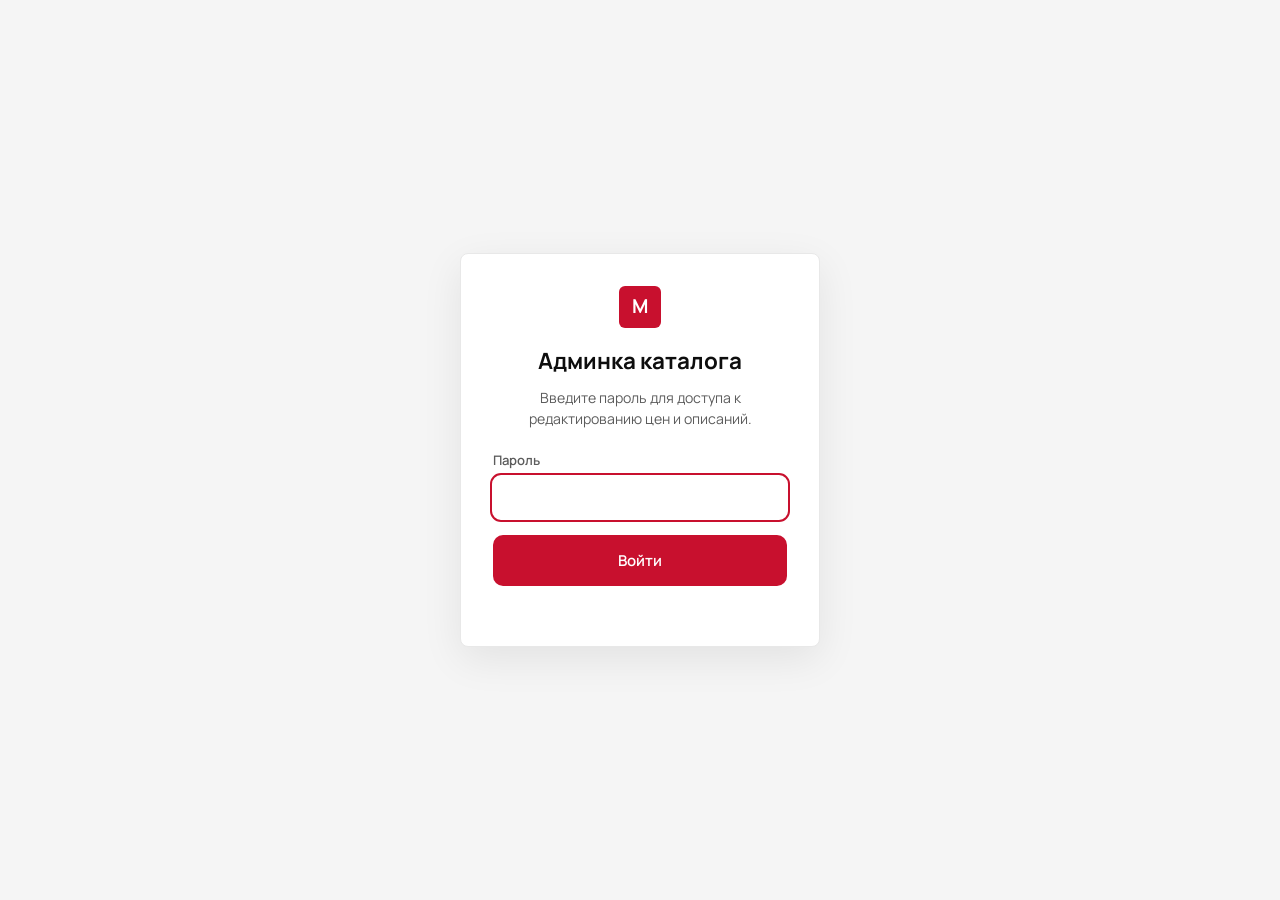
==== admin.html @ b898455c "Каталог Milana Group: 78 товаров, цены/описания, админка и форма обратной связи - Новый каталог из P" ====
<!DOCTYPE html>
<html lang="ru">
<head>
  <meta charset="UTF-8" />
  <meta name="viewport" content="width=device-width, initial-scale=1" />
  <meta name="robots" content="noindex, nofollow" />
  <title>Milana Group — админка каталога</title>
  <link rel="preconnect" href="https://fonts.googleapis.com" />
  <link rel="preconnect" href="https://fonts.gstatic.com" crossorigin />
  <link href="https://fonts.googleapis.com/css2?family=Manrope:ital,wght@0,400;0,500;0,600;0,700;1,600&display=swap" rel="stylesheet" />
  <link rel="stylesheet" href="css/styles.css" />
  <link rel="stylesheet" href="css/admin.css" />
</head>
<body class="admin">
  <!-- Ввод пароля -->
  <div class="admin-gate" id="admin-gate">
    <form class="admin-gate-box" id="admin-gate-form">
      <span class="logo-mark">M</span>
      <h1>Админка каталога</h1>
      <p class="form-hint">Введите пароль для доступа к редактированию цен и описаний.</p>
      <label>
        Пароль
        <input type="password" id="admin-pass" autocomplete="current-password" autofocus />
      </label>
      <button type="submit" class="btn-primary btn-block btn-touch">Войти</button>
      <p class="form-status" id="admin-gate-status" role="status"></p>
    </form>
  </div>

  <!-- Панель -->
  <div class="admin-app" id="admin-app" hidden>
    <header class="admin-header">
      <div class="logo">
        <span class="logo-mark">M</span>
        <div>
          <strong>Milana Group</strong>
          <span class="logo-sub">Админка</span>
        </div>
      </div>
      <div class="admin-header-actions">
        <a class="btn-ghost" href="index.html" target="_blank" rel="noopener">Открыть сайт ↗</a>
        <button type="button" class="btn-ghost" id="admin-logout">Выйти</button>
      </div>
    </header>

    <div class="admin-toolbar">
      <div>
        <h2>Товары каталога</h2>
        <p class="toolbar-hint" id="admin-meta"></p>
      </div>
      <input type="search" id="admin-search" class="admin-search" placeholder="Поиск по названию…" />
    </div>

    <div class="admin-actions-bar">
      <span class="admin-draft-state" id="admin-draft-state"></span>
      <div class="admin-actions-bar-btns">
        <label class="btn-ghost admin-import">
          Загрузить overrides.json
          <input type="file" id="admin-import" accept="application/json,.json" hidden />
        </label>
        <button type="button" class="btn-ghost" id="admin-reset">Сбросить черновик</button>
        <button type="button" class="btn-primary" id="admin-download">Скачать overrides.json</button>
      </div>
    </div>

    <details class="admin-help">
      <summary>Как опубликовать изменения на сайте</summary>
      <ol>
        <li>Отредактируйте цены и описания — они автоматически сохраняются в этом браузере как черновик.</li>
        <li>Нажмите <b>«Скачать overrides.json»</b> — браузер сохранит файл.</li>
        <li>Положите скачанный файл в папку сайта <code>data/overrides.json</code> (заменив старый) на вашем хостинге.</li>
        <li>Обновите сайт — новые цены и описания увидят все посетители.</li>
      </ol>
      <p class="admin-note">Черновик хранится только в этом браузере. Пока вы не скачали файл и не заменили его на хостинге — на «живом» сайте изменения не появятся.</p>
    </details>

    <p class="load-error" id="admin-error" hidden></p>
    <div class="admin-grid" id="admin-grid"></div>
  </div>

  <script src="js/admin.js" type="module"></script>
</body>
</html>
---- css/styles.css ----
:root {
  --bg: #ffffff;
  --bg-elevated: #ffffff;
  --ink: #0d0d0d;
  --muted: #5c5c5c;
  --line: #e8e8e8;
  --accent: #c8102e;
  --accent-hover: #a00d25;
  --shadow: 0 12px 40px rgba(0, 0, 0, 0.08);
  --radius: 8px;
  --font-sans: "Manrope", system-ui, -apple-system, sans-serif;
  --font-serif: "Manrope", system-ui, sans-serif;
}

*,
*::before,
*::after {
  box-sizing: border-box;
}

html {
  scroll-behavior: smooth;
}

body {
  margin: 0;
  min-height: 100vh;
  font-family: var(--font-sans);
  font-size: 15px;
  color: var(--ink);
  background: var(--bg);
  line-height: 1.55;
}

.grain {
  display: none;
}

.sr-only {
  position: absolute;
  width: 1px;
  height: 1px;
  padding: 0;
  margin: -1px;
  overflow: hidden;
  clip: rect(0, 0, 0, 0);
  white-space: nowrap;
  border: 0;
}

.site-header {
  position: sticky;
  top: 0;
  z-index: 20;
  display: flex;
  align-items: center;
  justify-content: space-between;
  padding: 1rem 4vw;
  background: rgba(255, 255, 255, 0.92);
  backdrop-filter: blur(10px);
  border-bottom: 1px solid var(--line);
}

.logo {
  display: flex;
  align-items: center;
  gap: 0.75rem;
}

.logo-mark {
  width: 42px;
  height: 42px;
  display: grid;
  place-items: center;
  font-family: var(--font-sans);
  font-size: 1.2rem;
  font-weight: 700;
  color: #fff;
  background: var(--accent);
  border-radius: 6px;
}

.logo strong {
  display: block;
  font-size: 1rem;
  letter-spacing: 0.02em;
}

.logo-sub {
  font-size: 0.75rem;
  color: var(--muted);
  text-transform: uppercase;
  letter-spacing: 0.12em;
}

.nav-actions {
  display: flex;
  align-items: center;
  gap: 0.5rem;
}

.btn-ghost {
  font: inherit;
  border: none;
  background: transparent;
  color: var(--muted);
  padding: 0.5rem 0.85rem;
  border-radius: 8px;
  cursor: pointer;
  transition: color 0.2s, background 0.2s;
}

.btn-ghost:hover {
  color: var(--ink);
  background: rgba(0, 0, 0, 0.04);
}

.btn-cart {
  position: relative;
  width: 44px;
  height: 44px;
  border: 1px solid var(--line);
  border-radius: 12px;
  background: var(--bg-elevated);
  cursor: pointer;
  display: grid;
  place-items: center;
  color: var(--ink);
  transition: box-shadow 0.2s, transform 0.15s;
}

.btn-cart:hover {
  box-shadow: var(--shadow);
  transform: translateY(-1px);
}

.cart-badge {
  position: absolute;
  top: -4px;
  right: -4px;
  min-width: 18px;
  height: 18px;
  padding: 0 5px;
  font-size: 11px;
  font-weight: 700;
  line-height: 18px;
  text-align: center;
  color: #fff;
  background: var(--accent);
  border-radius: 999px;
}

.hero {
  position: relative;
  z-index: 1;
  padding: 3rem 4vw 2rem;
  max-width: 720px;
}

.hero-eyebrow {
  margin: 0 0 0.5rem;
  font-size: 0.72rem;
  text-transform: uppercase;
  letter-spacing: 0.2em;
  color: var(--accent);
  font-weight: 600;
}

.hero h1 {
  margin: 0 0 1rem;
  font-family: var(--font-sans);
  font-size: clamp(1.65rem, 3.5vw, 2.35rem);
  font-weight: 700;
  line-height: 1.2;
  letter-spacing: -0.03em;
}

main {
  position: relative;
  z-index: 1;
  padding: 1rem 4vw 4rem;
}

.toolbar {
  display: flex;
  flex-wrap: wrap;
  align-items: baseline;
  justify-content: space-between;
  gap: 0.5rem;
  margin-bottom: 1.5rem;
}

.toolbar h2 {
  margin: 0;
  font-family: var(--font-sans);
  font-size: 1.35rem;
  font-weight: 700;
  letter-spacing: -0.02em;
}

.toolbar-hint {
  margin: 0;
  font-size: 0.85rem;
  color: var(--muted);
}

.catalog-grid {
  display: grid;
  grid-template-columns: repeat(auto-fill, minmax(260px, 1fr));
  gap: 1.25rem;
}

.card {
  border: 1px solid var(--line);
  padding: 0;
  margin: 0;
  text-align: left;
  background: var(--bg-elevated);
  border-radius: var(--radius);
  overflow: hidden;
  cursor: pointer;
  box-shadow: none;
  transition: transform 0.2s ease, border-color 0.2s ease, box-shadow 0.2s ease;
  font: inherit;
  color: inherit;
}

.card:hover {
  transform: translateY(-2px);
  border-color: rgba(200, 16, 46, 0.35);
  box-shadow: var(--shadow);
}

.card:focus-visible {
  outline: 2px solid var(--accent);
  outline-offset: 3px;
}

.card-image-wrap {
  min-height: 140px;
  max-height: 220px;
  overflow: hidden;
  background: #fafafa;
  display: flex;
  align-items: center;
  justify-content: center;
}

.card-image-wrap img {
  width: 100%;
  height: auto;
  max-height: 220px;
  object-fit: contain;
  object-position: center;
  transition: opacity 0.25s ease;
}

.card-body--title-only {
  padding: 0.85rem 1rem 1rem;
}

.card-body--title-only .card-title {
  margin: 0;
  font-size: 0.98rem;
  line-height: 1.3;
  display: -webkit-box;
  -webkit-line-clamp: 3;
  -webkit-box-orient: vertical;
  overflow: hidden;
}

.card-price {
  margin: 0.5rem 0 0;
  font-size: 1.02rem;
  font-weight: 700;
  color: var(--ink);
  letter-spacing: -0.01em;
}

.card-price--muted {
  font-size: 0.85rem;
  font-weight: 600;
  color: var(--muted);
}

.modal-price {
  margin: 0 0 1rem;
  font-size: 1.5rem;
  font-weight: 700;
  color: var(--ink);
  letter-spacing: -0.02em;
}

.modal-price--muted {
  font-size: 1.05rem;
  color: var(--muted);
}

.card:hover .card-image-wrap img {
  opacity: 0.92;
}

.card-body {
  padding: 1rem 1.1rem 1.15rem;
}

.card-category {
  margin: 0 0 0.25rem;
  font-size: 0.68rem;
  text-transform: uppercase;
  letter-spacing: 0.14em;
  color: var(--muted);
}

.card-title {
  margin: 0 0 0.35rem;
  font-family: var(--font-sans);
  font-size: 1.05rem;
  font-weight: 700;
  line-height: 1.25;
}

.card-short {
  margin: 0 0 0.65rem;
  font-size: 0.82rem;
  color: var(--muted);
  display: -webkit-box;
  -webkit-line-clamp: 2;
  -webkit-box-orient: vertical;
  overflow: hidden;
}

.card-footer {
  display: flex;
  align-items: center;
  justify-content: flex-end;
  gap: 0.5rem;
}

.card-cta {
  font-size: 0.75rem;
  font-weight: 700;
  color: var(--accent);
  letter-spacing: 0.04em;
}

.load-error {
  color: var(--accent);
  margin-top: 1rem;
}

/* Обратная связь */
.contact {
  margin-top: 3.5rem;
  padding: 2rem;
  border: 1px solid var(--line);
  border-radius: var(--radius);
  background: #fafafa;
  display: grid;
  gap: 1.5rem;
}

@media (min-width: 820px) {
  .contact {
    grid-template-columns: 1fr 1fr;
    align-items: center;
    gap: 2.5rem;
    padding: 2.5rem;
  }
}

.contact-text h2 {
  margin: 0 0 0.75rem;
  font-size: clamp(1.35rem, 2.6vw, 1.85rem);
  font-weight: 700;
  letter-spacing: -0.02em;
  line-height: 1.2;
}

.contact-lead {
  margin: 0;
  color: var(--muted);
  font-size: 0.95rem;
}

.contact-form {
  background: var(--bg-elevated);
  padding: 1.5rem;
  border: 1px solid var(--line);
  border-radius: var(--radius);
}

.contact-form label:last-of-type {
  margin-bottom: 1.25rem;
}

.site-footer {
  position: relative;
  z-index: 1;
  padding: 2rem 4vw;
  border-top: 1px solid var(--line);
  display: flex;
  flex-wrap: wrap;
  gap: 1rem;
  justify-content: space-between;
  font-size: 0.8rem;
  color: var(--muted);
}

/* Modals */
dialog.modal,
dialog.drawer {
  border: none;
  padding: 0;
  background: transparent;
  max-width: 100vw;
  max-height: 100vh;
}

dialog::backdrop {
  background: rgba(20, 18, 16, 0.45);
  backdrop-filter: blur(4px);
}

.modal-inner {
  background: var(--bg-elevated);
  border-radius: var(--radius);
  padding: 1.5rem;
  max-width: min(1040px, 96vw);
  max-height: 90vh;
  overflow: auto;
  box-shadow: var(--shadow);
  position: relative;
  border: 1px solid var(--line);
}

.modal-narrow .modal-inner {
  max-width: min(420px, 94vw);
}

.modal-close {
  position: absolute;
  top: 0.75rem;
  right: 0.75rem;
  width: 36px;
  height: 36px;
  border: none;
  border-radius: 8px;
  background: rgba(0, 0, 0, 0.05);
  font-size: 1.4rem;
  line-height: 1;
  cursor: pointer;
  color: var(--ink);
  transition: background 0.2s;
}

.modal-close:hover {
  background: rgba(0, 0, 0, 0.1);
}

.modal-product-layout {
  display: grid;
  gap: 1.5rem;
}

@media (min-width: 900px) {
  .modal-product-layout {
    grid-template-columns: 1fr 1fr;
    align-items: start;
  }
}

.modal-product-visual {
  border-radius: var(--radius);
  overflow: hidden;
  background: #fafafa;
  border: 1px solid var(--line);
}

.modal-product-visual img {
  width: 100%;
  display: block;
  max-height: min(52vh, 420px);
  height: auto;
  object-fit: contain;
  object-position: center;
}

.modal-category {
  margin: 0 0 0.25rem;
  font-size: 0.72rem;
  text-transform: uppercase;
  letter-spacing: 0.14em;
  color: var(--accent);
  font-weight: 700;
}

.modal-product-info h2 {
  margin: 0 0 0.65rem;
  padding-bottom: 0.4rem;
  border-bottom: 2px solid var(--accent);
  font-family: var(--font-sans);
  font-size: 1.45rem;
  font-weight: 700;
  font-style: italic;
  line-height: 1.2;
}

.modal-short {
  margin: 0 0 0.75rem;
  font-weight: 500;
  color: var(--ink);
}

.modal-desc {
  margin: 0 0 1rem;
  color: var(--muted);
  font-size: 0.92rem;
}

.specs {
  margin: 0 0 1.25rem;
  display: grid;
  gap: 0.5rem;
}

.specs div {
  display: grid;
  grid-template-columns: 1fr 1.2fr;
  gap: 0.5rem;
  font-size: 0.85rem;
  padding-bottom: 0.5rem;
  border-bottom: 1px solid var(--line);
}

.specs dt {
  margin: 0;
  color: var(--accent);
  font-weight: 700;
}

.specs dd {
  margin: 0;
}

.modal-actions {
  display: flex;
  flex-wrap: wrap;
  gap: 0.5rem;
}

.btn-primary {
  font: inherit;
  font-weight: 600;
  border: none;
  border-radius: 10px;
  padding: 0.75rem 1.35rem;
  background: var(--accent);
  color: #fff;
  cursor: pointer;
  transition: background 0.2s, transform 0.15s;
}

.btn-primary:hover:not(:disabled) {
  background: var(--accent-hover);
}

.btn-primary:active:not(:disabled) {
  transform: scale(0.98);
}

.btn-primary:disabled {
  opacity: 0.45;
  cursor: not-allowed;
}

.btn-block {
  width: 100%;
}

/* Drawer cart */
.drawer .drawer-panel {
  margin-left: auto;
  width: min(400px, 100vw);
  min-height: 100vh;
  max-height: 100vh;
  background: var(--bg-elevated);
  box-shadow: -12px 0 40px rgba(0, 0, 0, 0.12);
  display: flex;
  flex-direction: column;
  animation: slideIn 0.28s ease;
}

@keyframes slideIn {
  from {
    transform: translateX(100%);
  }
  to {
    transform: translateX(0);
  }
}

.drawer-head {
  display: flex;
  align-items: center;
  justify-content: space-between;
  padding: 1rem 1rem 0.5rem 1.25rem;
  border-bottom: 1px solid var(--line);
}

.drawer-head h2 {
  margin: 0;
  font-family: var(--font-serif);
  font-size: 1.5rem;
}

.drawer-body {
  flex: 1;
  overflow: auto;
  padding: 1rem 1.25rem;
}

.drawer-foot {
  padding: 1rem 1.25rem 1.5rem;
  border-top: 1px solid var(--line);
}

.cart-list {
  list-style: none;
  margin: 0;
  padding: 0;
  display: flex;
  flex-direction: column;
  gap: 0.75rem;
}

.cart-item {
  display: grid;
  grid-template-columns: 56px 1fr auto;
  gap: 0.65rem;
  align-items: center;
  padding: 0.5rem 0;
  border-bottom: 1px solid var(--line);
}

.cart-item img {
  width: 56px;
  height: 56px;
  object-fit: cover;
  border-radius: 8px;
}

.cart-item-title {
  font-weight: 600;
  font-size: 0.88rem;
}

.cart-item-meta {
  font-size: 0.78rem;
  color: var(--muted);
}

.cart-item-remove {
  border: none;
  background: transparent;
  color: var(--muted);
  cursor: pointer;
  font-size: 0.75rem;
  text-decoration: underline;
}

.cart-item-remove:hover {
  color: var(--accent);
}

.cart-empty {
  margin: 2rem 0;
  text-align: center;
  color: var(--muted);
  font-size: 0.9rem;
}

.cart-summary {
  margin: 0 0 0.85rem;
  font-size: 0.88rem;
  color: var(--muted);
  min-height: 1.25em;
}

/* Order form */
.modal-narrow h2 {
  margin: 0 0 0.5rem;
  font-family: var(--font-serif);
  font-size: 1.65rem;
}

.form-hint {
  margin: 0 0 1.25rem;
  font-size: 0.88rem;
  color: var(--muted);
}

.order-form label {
  display: block;
  margin-bottom: 1rem;
  font-size: 0.82rem;
  font-weight: 600;
  color: var(--muted);
}

.order-form input,
.order-form textarea {
  display: block;
  width: 100%;
  margin-top: 0.35rem;
  padding: 0.65rem 0.75rem;
  font: inherit;
  font-weight: 500;
  color: var(--ink);
  border: 1px solid var(--line);
  border-radius: 8px;
  background: #fff;
}

.order-form input:focus,
.order-form textarea:focus {
  outline: 2px solid var(--accent);
  outline-offset: 1px;
  border-color: transparent;
}

.optional {
  font-weight: 400;
  color: var(--muted);
}

.form-status {
  margin: 0.75rem 0 0;
  font-size: 0.85rem;
  min-height: 1.2em;
}

.form-status.ok {
  color: #2d6a4f;
}

.form-status.err {
  color: #a33;
}

.btn-touch {
  min-height: 48px;
  padding-top: 0.85rem;
  padding-bottom: 0.85rem;
}

.btn-touch-min {
  min-height: 44px;
  min-width: 44px;
  padding: 0.5rem 0.65rem;
  display: inline-flex;
  align-items: center;
  justify-content: center;
}

.order-success-panel {
  text-align: center;
  padding: 0.25rem 0 0.5rem;
}

.order-success-panel[hidden] {
  display: none !important;
}

.order-success-icon {
  width: 56px;
  height: 56px;
  margin: 0 auto 1rem;
  border-radius: 50%;
  background: rgba(200, 16, 46, 0.1);
  color: var(--accent);
  font-size: 1.75rem;
  font-weight: 700;
  display: grid;
  place-items: center;
  line-height: 1;
}

.order-success-title {
  margin: 0 0 0.65rem;
  font-family: var(--font-serif);
  font-size: 1.35rem;
  font-weight: 700;
}

.order-success-text {
  margin: 0 0 1.35rem;
  font-size: 0.92rem;
  color: var(--muted);
  line-height: 1.55;
}

@media (max-width: 640px) {
  .site-header {
    padding-top: max(0.75rem, env(safe-area-inset-top));
    padding-left: max(1rem, env(safe-area-inset-left));
    padding-right: max(1rem, env(safe-area-inset-right));
    padding-bottom: 0.75rem;
  }

  .hero {
    padding-top: max(1.75rem, env(safe-area-inset-top));
    padding-left: max(1rem, env(safe-area-inset-left));
    padding-right: max(1rem, env(safe-area-inset-right));
  }

  main {
    padding-left: max(1rem, env(safe-area-inset-left));
    padding-right: max(1rem, env(safe-area-inset-right));
    padding-bottom: max(2.5rem, env(safe-area-inset-bottom));
  }

  .site-footer {
    padding-left: max(1rem, env(safe-area-inset-left));
    padding-right: max(1rem, env(safe-area-inset-right));
    padding-bottom: max(1.5rem, env(safe-area-inset-bottom));
  }

  .catalog-grid {
    grid-template-columns: 1fr;
    gap: 1rem;
  }

  .modal-inner {
    max-height: min(92dvh, calc(100vh - env(safe-area-inset-top) - env(safe-area-inset-bottom) - 1.5rem));
    margin: auto;
  }

  .modal-narrow .modal-inner {
    max-width: min(420px, calc(100vw - 1.25rem - env(safe-area-inset-left) - env(safe-area-inset-right)));
  }

  .modal-close {
    width: 44px;
    height: 44px;
  }

  .drawer .drawer-panel {
    min-height: 100dvh;
    max-height: 100dvh;
    padding-bottom: env(safe-area-inset-bottom);
  }

  .drawer-foot {
    padding-bottom: max(1.25rem, calc(1rem + env(safe-area-inset-bottom)));
  }

  .order-form input,
  .order-form textarea {
    font-size: 16px;
  }

  .specs div {
    grid-template-columns: 1fr;
    gap: 0.2rem;
  }

  .btn-ghost {
    min-height: 44px;
    padding: 0.5rem 1rem;
  }

  .card:active {
    transform: scale(0.99);
  }
}
---- css/admin.css ----
/* Стили админ-панели Milana Group */

.admin {
  background: #f5f5f5;
}

/* Экран ввода пароля */
.admin-gate {
  min-height: 100vh;
  display: grid;
  place-items: center;
  padding: 1.5rem;
}

.admin-gate[hidden] {
  display: none;
}

.admin-gate-box {
  width: min(360px, 100%);
  background: #fff;
  border: 1px solid var(--line);
  border-radius: var(--radius);
  box-shadow: var(--shadow);
  padding: 2rem;
  text-align: center;
}

.admin-gate-box .logo-mark {
  margin: 0 auto 1rem;
}

.admin-gate-box h1 {
  margin: 0 0 0.5rem;
  font-size: 1.4rem;
  font-weight: 700;
}

.admin-gate-box label {
  display: block;
  text-align: left;
  margin: 1rem 0;
  font-size: 0.82rem;
  font-weight: 600;
  color: var(--muted);
}

.admin-gate-box input {
  display: block;
  width: 100%;
  margin-top: 0.35rem;
  padding: 0.65rem 0.75rem;
  font: inherit;
  border: 1px solid var(--line);
  border-radius: 8px;
}

.admin-gate-box input:focus {
  outline: 2px solid var(--accent);
  outline-offset: 1px;
  border-color: transparent;
}

/* Панель */
.admin-app[hidden] {
  display: none;
}

.admin-header {
  position: sticky;
  top: 0;
  z-index: 10;
  display: flex;
  align-items: center;
  justify-content: space-between;
  padding: 0.85rem 4vw;
  background: rgba(255, 255, 255, 0.95);
  backdrop-filter: blur(10px);
  border-bottom: 1px solid var(--line);
}

.admin-header-actions {
  display: flex;
  gap: 0.5rem;
  align-items: center;
}

.admin-toolbar {
  display: flex;
  flex-wrap: wrap;
  align-items: flex-end;
  justify-content: space-between;
  gap: 1rem;
  padding: 1.5rem 4vw 0.5rem;
}

.admin-toolbar h2 {
  margin: 0;
  font-size: 1.35rem;
  font-weight: 700;
}

.admin-search {
  font: inherit;
  padding: 0.6rem 0.85rem;
  border: 1px solid var(--line);
  border-radius: 8px;
  background: #fff;
  min-width: min(280px, 60vw);
}

.admin-search:focus {
  outline: 2px solid var(--accent);
  outline-offset: 1px;
  border-color: transparent;
}

.admin-actions-bar {
  display: flex;
  flex-wrap: wrap;
  align-items: center;
  justify-content: space-between;
  gap: 0.75rem;
  padding: 0.75rem 4vw;
  position: sticky;
  top: 63px;
  z-index: 9;
  background: #f5f5f5;
  border-bottom: 1px solid var(--line);
}

.admin-actions-bar-btns {
  display: flex;
  flex-wrap: wrap;
  gap: 0.5rem;
  align-items: center;
}

.admin-actions-bar .btn-ghost {
  border: 1px solid var(--line);
  background: #fff;
}

.admin-import {
  cursor: pointer;
}

.admin-draft-state {
  font-size: 0.85rem;
  color: var(--muted);
}

.admin-dirty {
  color: var(--accent);
  font-weight: 700;
}

.admin-clean {
  color: #2d6a4f;
  font-weight: 600;
}

.admin-help {
  margin: 1rem 4vw 0;
  padding: 0.85rem 1.1rem;
  background: #fff;
  border: 1px solid var(--line);
  border-radius: var(--radius);
  font-size: 0.9rem;
}

.admin-help summary {
  cursor: pointer;
  font-weight: 600;
}

.admin-help ol {
  margin: 0.75rem 0 0.5rem;
  padding-left: 1.25rem;
}

.admin-help li {
  margin-bottom: 0.35rem;
}

.admin-help code {
  background: #f0f0f0;
  padding: 0.1rem 0.35rem;
  border-radius: 4px;
  font-size: 0.85em;
}

.admin-note {
  margin: 0.5rem 0 0;
  color: var(--muted);
  font-size: 0.85rem;
}

/* Сетка карточек */
.admin-grid {
  display: grid;
  grid-template-columns: repeat(auto-fill, minmax(340px, 1fr));
  gap: 1rem;
  padding: 1.25rem 4vw 4rem;
}

.admin-card {
  display: grid;
  grid-template-columns: 96px 1fr;
  gap: 0.85rem;
  background: #fff;
  border: 1px solid var(--line);
  border-radius: var(--radius);
  padding: 0.85rem;
}

.admin-card[hidden] {
  display: none;
}

.admin-card-img {
  width: 96px;
  height: 96px;
  object-fit: contain;
  background: #fafafa;
  border-radius: 6px;
  border: 1px solid var(--line);
}

.admin-card-main {
  min-width: 0;
}

.admin-card-head {
  margin-bottom: 0.5rem;
}

.admin-card-head h3 {
  margin: 0;
  font-size: 0.98rem;
  font-weight: 700;
  line-height: 1.25;
}

.admin-card-cat {
  font-size: 0.72rem;
  color: var(--muted);
  text-transform: uppercase;
  letter-spacing: 0.06em;
}

.admin-field {
  margin-top: 0.5rem;
}

.admin-field label {
  display: block;
  font-size: 0.72rem;
  font-weight: 600;
  color: var(--muted);
  margin-bottom: 0.2rem;
}

.admin-field input,
.admin-field textarea {
  width: 100%;
  font: inherit;
  padding: 0.5rem 0.6rem;
  border: 1px solid var(--line);
  border-radius: 6px;
  background: #fff;
  resize: vertical;
}

.admin-field input:focus,
.admin-field textarea:focus {
  outline: 2px solid var(--accent);
  outline-offset: 1px;
  border-color: transparent;
}

.admin-field-price {
  display: grid;
  grid-template-columns: 1fr auto;
  grid-template-areas: "label label" "input preview";
  align-items: center;
  gap: 0.2rem 0.6rem;
}

.admin-field-price label {
  grid-area: label;
}

.admin-field-price input {
  grid-area: input;
}

.admin-price-preview {
  grid-area: preview;
  font-size: 0.85rem;
  font-weight: 700;
  color: var(--ink);
  white-space: nowrap;
}

@media (max-width: 640px) {
  .admin-header,
  .admin-toolbar,
  .admin-actions-bar,
  .admin-help,
  .admin-grid {
    padding-left: 1rem;
    padding-right: 1rem;
  }
  .admin-grid {
    grid-template-columns: 1fr;
  }
  .admin-actions-bar {
    top: 59px;
  }
}
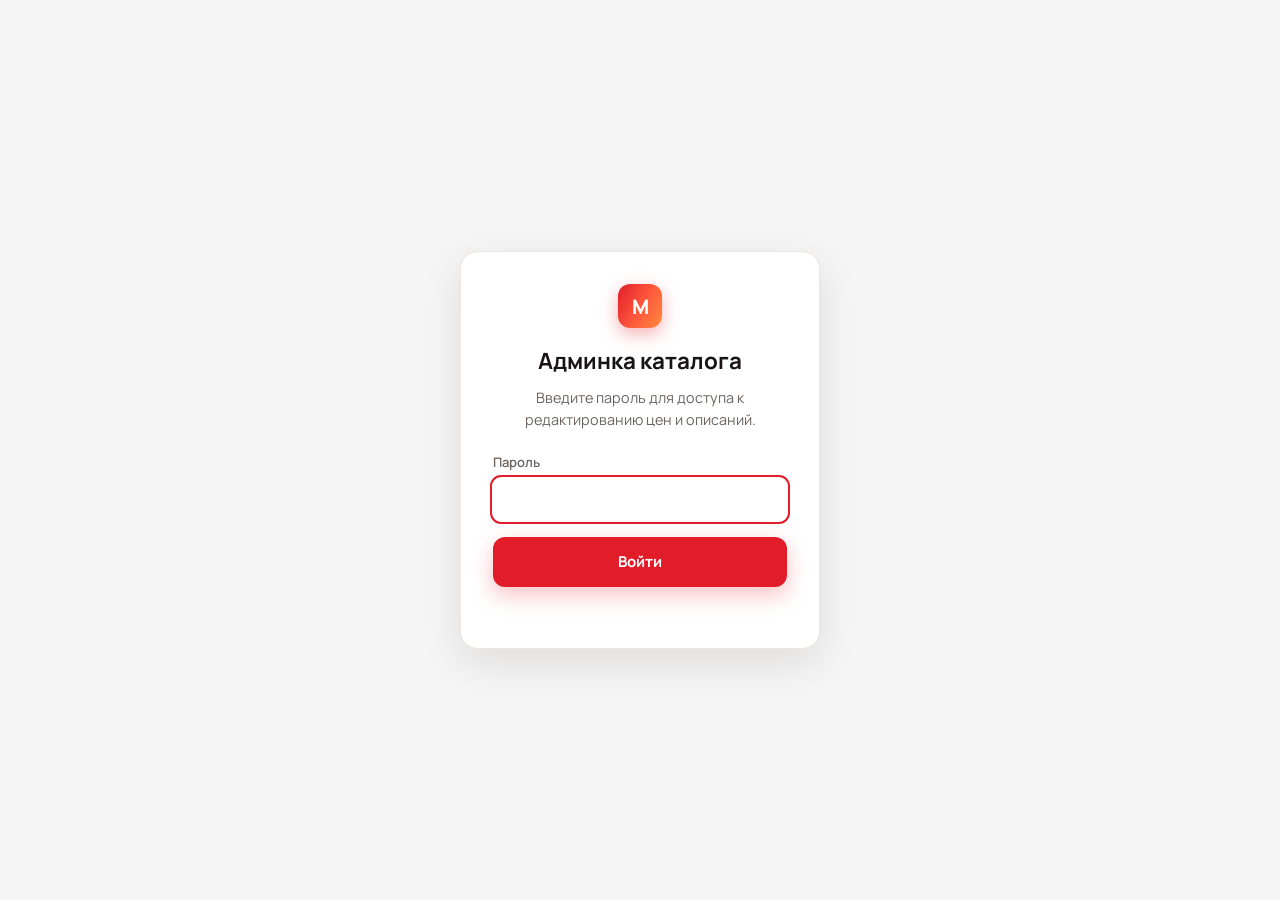
==== commit 7fe8b26f: "Новый логотип: леттеринг вместо красного квадрата Шапка сайта и админки — надпись Milana курсивом с " ====
--- a/admin.html
+++ b/admin.html
@@ -8,7 +8,7 @@
   <link rel="preconnect" href="https://fonts.googleapis.com" />
   <link rel="preconnect" href="https://fonts.gstatic.com" crossorigin />
   <link href="https://fonts.googleapis.com/css2?family=Manrope:ital,wght@0,400;0,500;0,600;0,700;1,600&display=swap" rel="stylesheet" />
-  <link rel="stylesheet" href="css/styles.css" />
+  <link rel="stylesheet" href="css/styles.css?v=2" />
   <link rel="stylesheet" href="css/admin.css" />
 </head>
 <body class="admin">
@@ -30,12 +30,9 @@
   <!-- Панель -->
   <div class="admin-app" id="admin-app" hidden>
     <header class="admin-header">
-      <div class="logo">
-        <span class="logo-mark">M</span>
-        <div>
-          <strong>Milana Group</strong>
-          <span class="logo-sub">Админка</span>
-        </div>
+      <div class="brand">
+        <span class="brand-word">Milana<span class="brand-dot">.</span></span>
+        <span class="brand-sub">Админка каталога</span>
       </div>
       <div class="admin-header-actions">
         <a class="btn-ghost" href="index.html" target="_blank" rel="noopener">Открыть сайт ↗</a>
--- a/css/styles.css
+++ b/css/styles.css
@@ -1,27 +1,25 @@
 :root {
   --bg: #ffffff;
-  --bg-elevated: #ffffff;
-  --ink: #0d0d0d;
-  --muted: #5c5c5c;
-  --line: #e8e8e8;
-  --accent: #c8102e;
-  --accent-hover: #a00d25;
-  --shadow: 0 12px 40px rgba(0, 0, 0, 0.08);
-  --radius: 8px;
+  --bg-warm: #fbf7f4;
+  --bg-tint: #fff4f0;
+  --ink: #191316;
+  --muted: #6c6560;
+  --line: #eee7e1;
+  --accent: #e11d2a;
+  --accent-hover: #c0121f;
+  --accent-2: #ff7a3d;
+  --grad: linear-gradient(120deg, #e11d2a 0%, #ff5a3c 55%, #ff8a3d 100%);
+  --grad-soft: linear-gradient(120deg, #fff1ec 0%, #ffe9ef 100%);
+  --shadow-sm: 0 2px 10px rgba(30, 15, 10, 0.06);
+  --shadow: 0 14px 40px rgba(40, 18, 12, 0.10);
+  --shadow-lg: 0 30px 70px rgba(40, 18, 12, 0.18);
+  --radius: 18px;
+  --radius-sm: 12px;
   --font-sans: "Manrope", system-ui, -apple-system, sans-serif;
-  --font-serif: "Manrope", system-ui, sans-serif;
-}
-
-*,
-*::before,
-*::after {
-  box-sizing: border-box;
-}
-
-html {
-  scroll-behavior: smooth;
-}
-
+}
+
+* , *::before, *::after { box-sizing: border-box; }
+html { scroll-behavior: smooth; }
 body {
   margin: 0;
   min-height: 100vh;
@@ -30,847 +28,389 @@
   color: var(--ink);
   background: var(--bg);
   line-height: 1.55;
-}
-
-.grain {
-  display: none;
-}
-
-.sr-only {
-  position: absolute;
-  width: 1px;
-  height: 1px;
-  padding: 0;
-  margin: -1px;
-  overflow: hidden;
-  clip: rect(0, 0, 0, 0);
-  white-space: nowrap;
-  border: 0;
-}
-
+  -webkit-font-smoothing: antialiased;
+}
+.grain { display: none; }
+img { max-width: 100%; }
+
+/* ---------- Header ---------- */
 .site-header {
   position: sticky;
   top: 0;
-  z-index: 20;
+  z-index: 30;
   display: flex;
   align-items: center;
   justify-content: space-between;
-  padding: 1rem 4vw;
-  background: rgba(255, 255, 255, 0.92);
-  backdrop-filter: blur(10px);
+  padding: 0.85rem 4vw;
+  background: rgba(255, 255, 255, 0.85);
+  backdrop-filter: saturate(180%) blur(14px);
   border-bottom: 1px solid var(--line);
 }
-
-.logo {
-  display: flex;
-  align-items: center;
-  gap: 0.75rem;
-}
-
+/* Логотип-леттеринг: без плашки, в стиле заголовков печатного каталога */
+.brand {
+  display: inline-flex;
+  flex-direction: column;
+  gap: 0;
+  text-decoration: none;
+  color: inherit;
+}
+.brand-word {
+  font-style: italic;
+  font-weight: 800;
+  font-size: 1.65rem;
+  line-height: 1;
+  letter-spacing: -0.025em;
+  padding-bottom: 5px;
+  border-bottom: 3px solid transparent;
+  border-image: var(--grad) 1;
+}
+.brand-dot { color: var(--accent); }
+.brand-sub {
+  margin-top: 5px;
+  font-size: 0.63rem;
+  font-weight: 600;
+  letter-spacing: 0.2em;
+  text-transform: uppercase;
+  color: var(--muted);
+}
+
+.logo { display: flex; align-items: center; gap: 0.7rem; }
 .logo-mark {
-  width: 42px;
-  height: 42px;
-  display: grid;
-  place-items: center;
-  font-family: var(--font-sans);
-  font-size: 1.2rem;
-  font-weight: 700;
-  color: #fff;
-  background: var(--accent);
-  border-radius: 6px;
-}
-
-.logo strong {
-  display: block;
-  font-size: 1rem;
-  letter-spacing: 0.02em;
-}
-
+  width: 44px; height: 44px;
+  display: grid; place-items: center;
+  font-size: 1.25rem; font-weight: 800; color: #fff;
+  background: var(--grad);
+  border-radius: 12px;
+  box-shadow: 0 6px 18px rgba(225, 29, 42, 0.35);
+}
+.logo strong { display: block; font-size: 1.02rem; letter-spacing: -0.01em; }
 .logo-sub {
-  font-size: 0.75rem;
-  color: var(--muted);
-  text-transform: uppercase;
-  letter-spacing: 0.12em;
-}
-
-.nav-actions {
-  display: flex;
-  align-items: center;
-  gap: 0.5rem;
-}
-
+  font-size: 0.72rem; color: var(--muted);
+  text-transform: uppercase; letter-spacing: 0.14em;
+}
+.nav-actions { display: flex; align-items: center; gap: 0.5rem; }
 .btn-ghost {
-  font: inherit;
-  border: none;
-  background: transparent;
-  color: var(--muted);
-  padding: 0.5rem 0.85rem;
-  border-radius: 8px;
-  cursor: pointer;
-  transition: color 0.2s, background 0.2s;
-}
-
-.btn-ghost:hover {
-  color: var(--ink);
-  background: rgba(0, 0, 0, 0.04);
-}
-
+  font: inherit; font-weight: 600; border: none; background: transparent;
+  color: var(--ink); padding: 0.55rem 0.95rem; border-radius: 10px;
+  cursor: pointer; transition: background 0.2s, color 0.2s;
+}
+.btn-ghost:hover { color: var(--accent); background: var(--bg-tint); }
 .btn-cart {
-  position: relative;
-  width: 44px;
-  height: 44px;
-  border: 1px solid var(--line);
-  border-radius: 12px;
-  background: var(--bg-elevated);
-  cursor: pointer;
-  display: grid;
-  place-items: center;
-  color: var(--ink);
-  transition: box-shadow 0.2s, transform 0.15s;
-}
-
-.btn-cart:hover {
-  box-shadow: var(--shadow);
-  transform: translateY(-1px);
-}
-
+  position: relative; width: 46px; height: 46px;
+  border: 1px solid var(--line); border-radius: 14px;
+  background: #fff; cursor: pointer; display: grid; place-items: center;
+  color: var(--ink); transition: box-shadow 0.2s, transform 0.15s, border-color 0.2s;
+}
+.btn-cart:hover { box-shadow: var(--shadow-sm); transform: translateY(-1px); border-color: var(--accent); color: var(--accent); }
 .cart-badge {
-  position: absolute;
-  top: -4px;
-  right: -4px;
-  min-width: 18px;
-  height: 18px;
-  padding: 0 5px;
-  font-size: 11px;
-  font-weight: 700;
-  line-height: 18px;
-  text-align: center;
-  color: #fff;
-  background: var(--accent);
-  border-radius: 999px;
-}
-
+  position: absolute; top: -5px; right: -5px;
+  min-width: 20px; height: 20px; padding: 0 5px;
+  font-size: 11px; font-weight: 800; line-height: 20px; text-align: center;
+  color: #fff; background: var(--grad); border-radius: 999px;
+  box-shadow: 0 3px 8px rgba(225, 29, 42, 0.4);
+}
+
+/* ---------- Hero ---------- */
 .hero {
   position: relative;
-  z-index: 1;
-  padding: 3rem 4vw 2rem;
-  max-width: 720px;
-}
-
+  margin: 1rem 4vw 0;
+  padding: clamp(2.5rem, 6vw, 5rem) clamp(1.5rem, 5vw, 4.5rem);
+  border-radius: 28px;
+  background: var(--grad);
+  color: #fff;
+  overflow: hidden;
+  isolation: isolate;
+}
+.hero::before {
+  content: ""; position: absolute; inset: 0; z-index: -1;
+  background:
+    radial-gradient(700px 320px at 92% -10%, rgba(255, 255, 255, 0.28), transparent 60%),
+    radial-gradient(500px 300px at 8% 120%, rgba(255, 210, 120, 0.35), transparent 60%);
+}
+.hero-inner { max-width: 660px; }
 .hero-eyebrow {
-  margin: 0 0 0.5rem;
-  font-size: 0.72rem;
-  text-transform: uppercase;
-  letter-spacing: 0.2em;
-  color: var(--accent);
-  font-weight: 600;
-}
-
+  margin: 0 0 0.9rem; font-size: 0.74rem; font-weight: 700;
+  text-transform: uppercase; letter-spacing: 0.16em;
+  color: rgba(255, 255, 255, 0.9);
+}
 .hero h1 {
   margin: 0 0 1rem;
-  font-family: var(--font-sans);
-  font-size: clamp(1.65rem, 3.5vw, 2.35rem);
-  font-weight: 700;
-  line-height: 1.2;
-  letter-spacing: -0.03em;
-}
-
-main {
-  position: relative;
-  z-index: 1;
-  padding: 1rem 4vw 4rem;
-}
-
-.toolbar {
-  display: flex;
-  flex-wrap: wrap;
-  align-items: baseline;
-  justify-content: space-between;
-  gap: 0.5rem;
-  margin-bottom: 1.5rem;
-}
-
-.toolbar h2 {
-  margin: 0;
-  font-family: var(--font-sans);
-  font-size: 1.35rem;
-  font-weight: 700;
-  letter-spacing: -0.02em;
-}
-
-.toolbar-hint {
-  margin: 0;
-  font-size: 0.85rem;
-  color: var(--muted);
-}
-
+  font-size: clamp(2rem, 5vw, 3.4rem);
+  font-weight: 800; line-height: 1.08; letter-spacing: -0.03em;
+}
+.hero-accent {
+  display: inline-block;
+  background: rgba(255, 255, 255, 0.22);
+  padding: 0 0.35em; border-radius: 10px;
+}
+.hero-sub {
+  margin: 0 0 1.75rem; max-width: 540px;
+  font-size: clamp(0.98rem, 1.5vw, 1.12rem);
+  color: rgba(255, 255, 255, 0.94);
+}
+.hero-cta { display: flex; flex-wrap: wrap; gap: 0.75rem; margin-bottom: 2rem; }
+.hero-badges {
+  list-style: none; margin: 0; padding: 0;
+  display: flex; flex-wrap: wrap; gap: 1.2rem;
+  font-size: 0.9rem; font-weight: 600;
+}
+.hero-badges li { display: flex; align-items: center; gap: 0.45rem; }
+.hero-badge-ic { font-size: 1.1rem; }
+
+/* ---------- Buttons ---------- */
+.btn-primary {
+  font: inherit; font-weight: 700; border: none; border-radius: 12px;
+  padding: 0.72rem 1.4rem; background: var(--accent); color: #fff;
+  cursor: pointer; transition: transform 0.15s, box-shadow 0.2s, background 0.2s;
+  box-shadow: 0 8px 22px rgba(225, 29, 42, 0.28);
+}
+.btn-primary:hover:not(:disabled) { background: var(--accent-hover); transform: translateY(-2px); box-shadow: 0 12px 28px rgba(225, 29, 42, 0.34); }
+.btn-primary:active:not(:disabled) { transform: translateY(0) scale(0.99); }
+.btn-primary:disabled { opacity: 0.5; cursor: not-allowed; box-shadow: none; }
+.btn-block { width: 100%; }
+.btn-lg { padding: 0.95rem 1.75rem; font-size: 1.02rem; border-radius: 14px; }
+.btn-outline {
+  font: inherit; font-weight: 700; border-radius: 14px;
+  padding: 0.95rem 1.75rem; font-size: 1.02rem;
+  background: rgba(255, 255, 255, 0.14); color: #fff;
+  border: 1.5px solid rgba(255, 255, 255, 0.6);
+  cursor: pointer; text-decoration: none; display: inline-flex; align-items: center;
+  transition: background 0.2s, transform 0.15s;
+}
+.btn-outline:hover { background: rgba(255, 255, 255, 0.26); transform: translateY(-2px); }
+
+/* ---------- Main / toolbar ---------- */
+main { padding: 2.5rem 4vw 4rem; }
+.toolbar { display: flex; align-items: baseline; justify-content: space-between; gap: 0.5rem; margin-bottom: 1.1rem; flex-wrap: wrap; }
+.toolbar h2 { margin: 0; font-size: clamp(1.4rem, 2.4vw, 1.9rem); font-weight: 800; letter-spacing: -0.02em; }
+.toolbar-hint { margin: 0.2rem 0 0; font-size: 0.9rem; color: var(--muted); }
+
+/* ---------- Filter chips ---------- */
+.filter-bar {
+  display: flex; flex-wrap: wrap; gap: 0.55rem; margin-bottom: 1.75rem;
+}
+.chip {
+  font: inherit; font-weight: 700; font-size: 0.88rem;
+  display: inline-flex; align-items: center; gap: 0.45rem;
+  padding: 0.55rem 1rem; border-radius: 999px; cursor: pointer;
+  background: #fff; color: var(--ink); border: 1.5px solid var(--line);
+  transition: all 0.18s;
+}
+.chip:hover { border-color: var(--accent); color: var(--accent); }
+.chip--active { background: var(--grad); color: #fff; border-color: transparent; box-shadow: 0 8px 20px rgba(225, 29, 42, 0.28); }
+.chip-count {
+  font-size: 0.72rem; font-weight: 800; line-height: 1;
+  padding: 0.2em 0.5em; border-radius: 999px;
+  background: var(--bg-tint); color: var(--accent);
+}
+.chip--active .chip-count { background: rgba(255, 255, 255, 0.28); color: #fff; }
+
+/* ---------- Catalog grid & cards ---------- */
 .catalog-grid {
   display: grid;
-  grid-template-columns: repeat(auto-fill, minmax(260px, 1fr));
-  gap: 1.25rem;
-}
-
+  grid-template-columns: repeat(auto-fill, minmax(250px, 1fr));
+  gap: 1.35rem;
+}
 .card {
+  border-radius: var(--radius);
+  background: #fff;
   border: 1px solid var(--line);
-  padding: 0;
-  margin: 0;
-  text-align: left;
-  background: var(--bg-elevated);
-  border-radius: var(--radius);
   overflow: hidden;
-  cursor: pointer;
-  box-shadow: none;
-  transition: transform 0.2s ease, border-color 0.2s ease, box-shadow 0.2s ease;
-  font: inherit;
-  color: inherit;
-}
-
-.card:hover {
-  transform: translateY(-2px);
-  border-color: rgba(200, 16, 46, 0.35);
-  box-shadow: var(--shadow);
-}
-
-.card:focus-visible {
-  outline: 2px solid var(--accent);
-  outline-offset: 3px;
-}
-
+  transition: transform 0.22s ease, box-shadow 0.22s ease, border-color 0.22s ease;
+}
+.card:hover { transform: translateY(-5px); box-shadow: var(--shadow); border-color: rgba(225, 29, 42, 0.25); }
+.card-hit {
+  display: block; width: 100%; text-align: left; padding: 0; margin: 0;
+  border: none; background: none; font: inherit; color: inherit; cursor: pointer;
+}
+.card-hit:focus-visible { outline: 3px solid var(--accent); outline-offset: 3px; border-radius: var(--radius); }
 .card-image-wrap {
-  min-height: 140px;
-  max-height: 220px;
+  position: relative;
+  aspect-ratio: 4 / 3;
+  background: linear-gradient(180deg, #fbfbfc, #f3f0ee);
+  display: flex; align-items: center; justify-content: center;
   overflow: hidden;
-  background: #fafafa;
-  display: flex;
-  align-items: center;
-  justify-content: center;
-}
-
+}
 .card-image-wrap img {
-  width: 100%;
-  height: auto;
-  max-height: 220px;
-  object-fit: contain;
-  object-position: center;
-  transition: opacity 0.25s ease;
-}
-
-.card-body--title-only {
-  padding: 0.85rem 1rem 1rem;
-}
-
-.card-body--title-only .card-title {
-  margin: 0;
-  font-size: 0.98rem;
-  line-height: 1.3;
-  display: -webkit-box;
-  -webkit-line-clamp: 3;
-  -webkit-box-orient: vertical;
-  overflow: hidden;
-}
-
-.card-price {
-  margin: 0.5rem 0 0;
-  font-size: 1.02rem;
-  font-weight: 700;
-  color: var(--ink);
-  letter-spacing: -0.01em;
-}
-
-.card-price--muted {
-  font-size: 0.85rem;
-  font-weight: 600;
-  color: var(--muted);
-}
-
-.modal-price {
-  margin: 0 0 1rem;
-  font-size: 1.5rem;
-  font-weight: 700;
-  color: var(--ink);
-  letter-spacing: -0.02em;
-}
-
-.modal-price--muted {
-  font-size: 1.05rem;
-  color: var(--muted);
-}
-
-.card:hover .card-image-wrap img {
-  opacity: 0.92;
-}
-
-.card-body {
-  padding: 1rem 1.1rem 1.15rem;
-}
-
-.card-category {
-  margin: 0 0 0.25rem;
-  font-size: 0.68rem;
-  text-transform: uppercase;
-  letter-spacing: 0.14em;
-  color: var(--muted);
-}
-
+  width: 100%; height: 100%; object-fit: contain; object-position: center;
+  padding: 0.5rem; transition: transform 0.4s ease;
+}
+.card:hover .card-image-wrap img { transform: scale(1.05); }
+.card-cat {
+  position: absolute; top: 0.7rem; left: 0.7rem;
+  font-size: 0.68rem; font-weight: 800; letter-spacing: 0.04em;
+  text-transform: uppercase; color: var(--accent);
+  background: rgba(255, 255, 255, 0.92); backdrop-filter: blur(4px);
+  padding: 0.28rem 0.6rem; border-radius: 999px;
+  box-shadow: var(--shadow-sm);
+}
+.card-body { padding: 0.95rem 1.05rem 1.1rem; }
 .card-title {
-  margin: 0 0 0.35rem;
-  font-family: var(--font-sans);
-  font-size: 1.05rem;
-  font-weight: 700;
-  line-height: 1.25;
-}
-
-.card-short {
-  margin: 0 0 0.65rem;
-  font-size: 0.82rem;
-  color: var(--muted);
-  display: -webkit-box;
-  -webkit-line-clamp: 2;
-  -webkit-box-orient: vertical;
-  overflow: hidden;
-}
-
-.card-footer {
-  display: flex;
-  align-items: center;
-  justify-content: flex-end;
-  gap: 0.5rem;
-}
-
-.card-cta {
-  font-size: 0.75rem;
-  font-weight: 700;
-  color: var(--accent);
-  letter-spacing: 0.04em;
-}
-
-.load-error {
-  color: var(--accent);
-  margin-top: 1rem;
-}
-
-/* Обратная связь */
+  margin: 0 0 0.7rem; font-size: 1.02rem; font-weight: 700; line-height: 1.25;
+  display: -webkit-box; -webkit-line-clamp: 2; -webkit-box-orient: vertical; overflow: hidden;
+  min-height: 2.55em;
+}
+.card-foot { display: flex; align-items: center; justify-content: space-between; gap: 0.5rem; }
+.card-price { font-size: 1.15rem; font-weight: 800; color: var(--ink); letter-spacing: -0.02em; }
+.card-price--muted { font-size: 0.9rem; font-weight: 700; color: var(--muted); }
+.card-more { font-size: 0.8rem; font-weight: 700; color: var(--accent); white-space: nowrap; opacity: 0; transform: translateX(-4px); transition: all 0.2s; }
+.card:hover .card-more { opacity: 1; transform: translateX(0); }
+
+.load-error { color: var(--accent); margin-top: 1rem; }
+
+/* ---------- Contact ---------- */
 .contact {
-  margin-top: 3.5rem;
-  padding: 2rem;
+  margin-top: 4rem; padding: clamp(1.75rem, 4vw, 3rem);
+  border-radius: 26px; background: var(--grad-soft);
   border: 1px solid var(--line);
-  border-radius: var(--radius);
-  background: #fafafa;
-  display: grid;
-  gap: 1.5rem;
-}
-
-@media (min-width: 820px) {
-  .contact {
-    grid-template-columns: 1fr 1fr;
-    align-items: center;
-    gap: 2.5rem;
-    padding: 2.5rem;
-  }
-}
-
-.contact-text h2 {
-  margin: 0 0 0.75rem;
-  font-size: clamp(1.35rem, 2.6vw, 1.85rem);
-  font-weight: 700;
-  letter-spacing: -0.02em;
-  line-height: 1.2;
-}
-
-.contact-lead {
-  margin: 0;
-  color: var(--muted);
-  font-size: 0.95rem;
-}
-
-.contact-form {
-  background: var(--bg-elevated);
-  padding: 1.5rem;
-  border: 1px solid var(--line);
-  border-radius: var(--radius);
-}
-
-.contact-form label:last-of-type {
-  margin-bottom: 1.25rem;
-}
-
+  display: grid; gap: 1.75rem;
+}
+@media (min-width: 860px) { .contact { grid-template-columns: 1fr 1fr; align-items: center; gap: 3rem; } }
+.contact-text .hero-eyebrow { color: var(--accent); }
+.contact-text h2 { margin: 0 0 0.75rem; font-size: clamp(1.5rem, 3vw, 2.1rem); font-weight: 800; letter-spacing: -0.02em; line-height: 1.15; }
+.contact-lead { margin: 0; color: var(--muted); font-size: 1rem; max-width: 40ch; }
+.contact-form { background: #fff; padding: 1.6rem; border-radius: 20px; box-shadow: var(--shadow); }
+.contact-form label:last-of-type { margin-bottom: 1.25rem; }
+
+/* ---------- Footer ---------- */
 .site-footer {
-  position: relative;
-  z-index: 1;
-  padding: 2rem 4vw;
+  padding: 2.5rem 4vw; margin-top: 1rem;
   border-top: 1px solid var(--line);
-  display: flex;
-  flex-wrap: wrap;
-  gap: 1rem;
-  justify-content: space-between;
-  font-size: 0.8rem;
-  color: var(--muted);
-}
-
-/* Modals */
-dialog.modal,
-dialog.drawer {
-  border: none;
-  padding: 0;
-  background: transparent;
-  max-width: 100vw;
-  max-height: 100vh;
-}
-
-dialog::backdrop {
-  background: rgba(20, 18, 16, 0.45);
-  backdrop-filter: blur(4px);
-}
-
+  display: flex; flex-wrap: wrap; gap: 1rem; justify-content: space-between;
+  font-size: 0.85rem; color: var(--muted);
+}
+
+/* ---------- Modals ---------- */
+dialog.modal, dialog.drawer {
+  border: none; padding: 0; background: transparent;
+  max-width: 100vw; max-height: 100vh;
+}
+dialog::backdrop { background: rgba(25, 15, 12, 0.5); backdrop-filter: blur(5px); }
 .modal-inner {
-  background: var(--bg-elevated);
-  border-radius: var(--radius);
-  padding: 1.5rem;
-  max-width: min(1040px, 96vw);
-  max-height: 90vh;
-  overflow: auto;
-  box-shadow: var(--shadow);
-  position: relative;
-  border: 1px solid var(--line);
-}
-
-.modal-narrow .modal-inner {
-  max-width: min(420px, 94vw);
-}
-
+  background: #fff; border-radius: 24px; padding: 1.75rem;
+  max-width: min(1040px, 96vw); max-height: 90vh; overflow: auto;
+  box-shadow: var(--shadow-lg); position: relative; border: 1px solid var(--line);
+}
+.modal-narrow .modal-inner { max-width: min(440px, 94vw); }
 .modal-close {
-  position: absolute;
-  top: 0.75rem;
-  right: 0.75rem;
-  width: 36px;
-  height: 36px;
-  border: none;
-  border-radius: 8px;
-  background: rgba(0, 0, 0, 0.05);
-  font-size: 1.4rem;
-  line-height: 1;
-  cursor: pointer;
-  color: var(--ink);
-  transition: background 0.2s;
-}
-
-.modal-close:hover {
-  background: rgba(0, 0, 0, 0.1);
-}
-
-.modal-product-layout {
-  display: grid;
-  gap: 1.5rem;
-}
-
-@media (min-width: 900px) {
-  .modal-product-layout {
-    grid-template-columns: 1fr 1fr;
-    align-items: start;
-  }
-}
-
+  position: absolute; top: 0.9rem; right: 0.9rem; width: 40px; height: 40px;
+  border: none; border-radius: 12px; background: var(--bg-warm);
+  font-size: 1.5rem; line-height: 1; cursor: pointer; color: var(--ink);
+  transition: background 0.2s, color 0.2s; z-index: 2;
+}
+.modal-close:hover { background: var(--accent); color: #fff; }
+.modal-product-layout { display: grid; gap: 1.75rem; }
+@media (min-width: 900px) { .modal-product-layout { grid-template-columns: 1.05fr 1fr; align-items: start; } }
 .modal-product-visual {
-  border-radius: var(--radius);
-  overflow: hidden;
-  background: #fafafa;
-  border: 1px solid var(--line);
-}
-
-.modal-product-visual img {
-  width: 100%;
-  display: block;
-  max-height: min(52vh, 420px);
-  height: auto;
-  object-fit: contain;
-  object-position: center;
-}
-
+  border-radius: 18px; overflow: hidden;
+  background: linear-gradient(180deg, #fbfbfc, #f3f0ee); border: 1px solid var(--line);
+  display: flex; align-items: center; justify-content: center;
+}
+.modal-product-visual img { width: 100%; display: block; max-height: min(52vh, 440px); object-fit: contain; padding: 0.75rem; }
 .modal-category {
-  margin: 0 0 0.25rem;
-  font-size: 0.72rem;
-  text-transform: uppercase;
-  letter-spacing: 0.14em;
-  color: var(--accent);
-  font-weight: 700;
-}
-
+  margin: 0 0 0.5rem; font-size: 0.72rem; text-transform: uppercase;
+  letter-spacing: 0.12em; color: var(--accent); font-weight: 800;
+}
 .modal-product-info h2 {
-  margin: 0 0 0.65rem;
-  padding-bottom: 0.4rem;
-  border-bottom: 2px solid var(--accent);
-  font-family: var(--font-sans);
-  font-size: 1.45rem;
-  font-weight: 700;
-  font-style: italic;
-  line-height: 1.2;
-}
-
-.modal-short {
-  margin: 0 0 0.75rem;
-  font-weight: 500;
-  color: var(--ink);
-}
-
-.modal-desc {
-  margin: 0 0 1rem;
-  color: var(--muted);
-  font-size: 0.92rem;
-}
-
-.specs {
-  margin: 0 0 1.25rem;
-  display: grid;
-  gap: 0.5rem;
-}
-
+  margin: 0 0 0.9rem; padding-bottom: 0.6rem;
+  border-bottom: 3px solid; border-image: var(--grad) 1;
+  font-size: clamp(1.35rem, 3vw, 1.7rem); font-weight: 800; line-height: 1.15;
+}
+.modal-short { margin: 0 0 0.85rem; font-weight: 600; color: var(--ink); }
+.modal-desc { margin: 0 0 1.1rem; color: var(--muted); font-size: 0.95rem; }
+.specs { margin: 0 0 1.35rem; display: grid; gap: 0; }
 .specs div {
-  display: grid;
-  grid-template-columns: 1fr 1.2fr;
-  gap: 0.5rem;
-  font-size: 0.85rem;
-  padding-bottom: 0.5rem;
-  border-bottom: 1px solid var(--line);
-}
-
-.specs dt {
-  margin: 0;
-  color: var(--accent);
-  font-weight: 700;
-}
-
-.specs dd {
-  margin: 0;
-}
-
-.modal-actions {
-  display: flex;
-  flex-wrap: wrap;
-  gap: 0.5rem;
-}
-
-.btn-primary {
-  font: inherit;
-  font-weight: 600;
-  border: none;
-  border-radius: 10px;
-  padding: 0.75rem 1.35rem;
-  background: var(--accent);
-  color: #fff;
-  cursor: pointer;
-  transition: background 0.2s, transform 0.15s;
-}
-
-.btn-primary:hover:not(:disabled) {
-  background: var(--accent-hover);
-}
-
-.btn-primary:active:not(:disabled) {
-  transform: scale(0.98);
-}
-
-.btn-primary:disabled {
-  opacity: 0.45;
-  cursor: not-allowed;
-}
-
-.btn-block {
-  width: 100%;
-}
-
-/* Drawer cart */
+  display: grid; grid-template-columns: 1fr 1.2fr; gap: 0.5rem;
+  font-size: 0.9rem; padding: 0.6rem 0; border-bottom: 1px solid var(--line);
+}
+.specs dt { margin: 0; color: var(--muted); font-weight: 600; }
+.specs dd { margin: 0; font-weight: 600; }
+.modal-price { margin: 0 0 1.1rem; font-size: 1.85rem; font-weight: 800; color: var(--ink); letter-spacing: -0.02em; }
+.modal-price--muted { font-size: 1.1rem; color: var(--muted); }
+.modal-actions { display: flex; flex-wrap: wrap; gap: 0.5rem; }
+.modal-actions .btn-primary { padding: 0.9rem 2rem; font-size: 1.02rem; }
+
+/* ---------- Cart drawer ---------- */
 .drawer .drawer-panel {
-  margin-left: auto;
-  width: min(400px, 100vw);
-  min-height: 100vh;
-  max-height: 100vh;
-  background: var(--bg-elevated);
-  box-shadow: -12px 0 40px rgba(0, 0, 0, 0.12);
-  display: flex;
-  flex-direction: column;
-  animation: slideIn 0.28s ease;
-}
-
-@keyframes slideIn {
-  from {
-    transform: translateX(100%);
-  }
-  to {
-    transform: translateX(0);
-  }
-}
-
-.drawer-head {
-  display: flex;
-  align-items: center;
-  justify-content: space-between;
-  padding: 1rem 1rem 0.5rem 1.25rem;
-  border-bottom: 1px solid var(--line);
-}
-
-.drawer-head h2 {
-  margin: 0;
-  font-family: var(--font-serif);
-  font-size: 1.5rem;
-}
-
-.drawer-body {
-  flex: 1;
-  overflow: auto;
-  padding: 1rem 1.25rem;
-}
-
-.drawer-foot {
-  padding: 1rem 1.25rem 1.5rem;
-  border-top: 1px solid var(--line);
-}
-
-.cart-list {
-  list-style: none;
-  margin: 0;
-  padding: 0;
-  display: flex;
-  flex-direction: column;
-  gap: 0.75rem;
-}
-
-.cart-item {
-  display: grid;
-  grid-template-columns: 56px 1fr auto;
-  gap: 0.65rem;
-  align-items: center;
-  padding: 0.5rem 0;
-  border-bottom: 1px solid var(--line);
-}
-
-.cart-item img {
-  width: 56px;
-  height: 56px;
-  object-fit: cover;
-  border-radius: 8px;
-}
-
-.cart-item-title {
-  font-weight: 600;
-  font-size: 0.88rem;
-}
-
-.cart-item-meta {
-  font-size: 0.78rem;
-  color: var(--muted);
-}
-
-.cart-item-remove {
-  border: none;
-  background: transparent;
-  color: var(--muted);
-  cursor: pointer;
-  font-size: 0.75rem;
-  text-decoration: underline;
-}
-
-.cart-item-remove:hover {
-  color: var(--accent);
-}
-
-.cart-empty {
-  margin: 2rem 0;
-  text-align: center;
-  color: var(--muted);
-  font-size: 0.9rem;
-}
-
-.cart-summary {
-  margin: 0 0 0.85rem;
-  font-size: 0.88rem;
-  color: var(--muted);
-  min-height: 1.25em;
-}
-
-/* Order form */
-.modal-narrow h2 {
-  margin: 0 0 0.5rem;
-  font-family: var(--font-serif);
-  font-size: 1.65rem;
-}
-
-.form-hint {
-  margin: 0 0 1.25rem;
-  font-size: 0.88rem;
-  color: var(--muted);
-}
-
-.order-form label {
-  display: block;
-  margin-bottom: 1rem;
-  font-size: 0.82rem;
-  font-weight: 600;
-  color: var(--muted);
-}
-
-.order-form input,
-.order-form textarea {
-  display: block;
-  width: 100%;
-  margin-top: 0.35rem;
-  padding: 0.65rem 0.75rem;
-  font: inherit;
-  font-weight: 500;
-  color: var(--ink);
-  border: 1px solid var(--line);
-  border-radius: 8px;
-  background: #fff;
-}
-
-.order-form input:focus,
-.order-form textarea:focus {
-  outline: 2px solid var(--accent);
-  outline-offset: 1px;
-  border-color: transparent;
-}
-
-.optional {
-  font-weight: 400;
-  color: var(--muted);
-}
-
-.form-status {
-  margin: 0.75rem 0 0;
-  font-size: 0.85rem;
-  min-height: 1.2em;
-}
-
-.form-status.ok {
-  color: #2d6a4f;
-}
-
-.form-status.err {
-  color: #a33;
-}
-
-.btn-touch {
-  min-height: 48px;
-  padding-top: 0.85rem;
-  padding-bottom: 0.85rem;
-}
-
-.btn-touch-min {
-  min-height: 44px;
-  min-width: 44px;
-  padding: 0.5rem 0.65rem;
-  display: inline-flex;
-  align-items: center;
-  justify-content: center;
-}
-
-.order-success-panel {
-  text-align: center;
-  padding: 0.25rem 0 0.5rem;
-}
-
-.order-success-panel[hidden] {
-  display: none !important;
-}
-
+  margin-left: auto; width: min(420px, 100vw);
+  min-height: 100vh; max-height: 100vh; background: #fff;
+  box-shadow: -20px 0 60px rgba(30, 15, 10, 0.18);
+  display: flex; flex-direction: column; animation: slideIn 0.3s ease;
+}
+@keyframes slideIn { from { transform: translateX(100%); } to { transform: translateX(0); } }
+.drawer-head { display: flex; align-items: center; justify-content: space-between; padding: 1.25rem 1.35rem 0.75rem; border-bottom: 1px solid var(--line); }
+.drawer-head h2 { margin: 0; font-size: 1.5rem; font-weight: 800; }
+.drawer-body { flex: 1; overflow: auto; padding: 1rem 1.35rem; }
+.drawer-foot { padding: 1.1rem 1.35rem 1.6rem; border-top: 1px solid var(--line); background: var(--bg-warm); }
+.cart-list { list-style: none; margin: 0; padding: 0; display: flex; flex-direction: column; gap: 0.5rem; }
+.cart-item { display: grid; grid-template-columns: 60px 1fr auto; gap: 0.7rem; align-items: center; padding: 0.6rem 0; border-bottom: 1px solid var(--line); }
+.cart-item img { width: 60px; height: 60px; object-fit: cover; border-radius: 12px; background: var(--bg-warm); }
+.cart-item-title { font-weight: 700; font-size: 0.9rem; }
+.cart-item-meta { font-size: 0.8rem; color: var(--muted); }
+.cart-item-remove { border: none; background: transparent; color: var(--muted); cursor: pointer; font-size: 0.78rem; text-decoration: underline; }
+.cart-item-remove:hover { color: var(--accent); }
+.cart-empty { margin: 2.5rem 0; text-align: center; color: var(--muted); font-size: 0.92rem; }
+.cart-summary { margin: 0 0 0.85rem; font-size: 1rem; font-weight: 700; color: var(--ink); min-height: 1.3em; }
+
+/* ---------- Forms ---------- */
+.modal-narrow h2 { margin: 0 0 0.5rem; font-size: 1.6rem; font-weight: 800; }
+.form-hint { margin: 0 0 1.25rem; font-size: 0.9rem; color: var(--muted); }
+.order-form label { display: block; margin-bottom: 1rem; font-size: 0.8rem; font-weight: 700; color: var(--muted); }
+.order-form input, .order-form textarea {
+  display: block; width: 100%; margin-top: 0.4rem; padding: 0.75rem 0.85rem;
+  font: inherit; font-weight: 500; color: var(--ink);
+  border: 1.5px solid var(--line); border-radius: 12px; background: #fff;
+  transition: border-color 0.2s, box-shadow 0.2s;
+}
+.order-form input:focus, .order-form textarea:focus {
+  outline: none; border-color: var(--accent); box-shadow: 0 0 0 3px rgba(225, 29, 42, 0.14);
+}
+.optional { font-weight: 400; color: var(--muted); }
+.form-status { margin: 0.75rem 0 0; font-size: 0.88rem; font-weight: 600; min-height: 1.2em; }
+.form-status.ok { color: #1f9254; }
+.form-status.err { color: var(--accent); }
+.btn-touch { min-height: 50px; }
+.btn-touch-min { min-height: 44px; min-width: 44px; padding: 0.5rem 0.7rem; display: inline-flex; align-items: center; justify-content: center; }
+
+.order-success-panel { text-align: center; padding: 0.5rem 0; }
+.order-success-panel[hidden] { display: none !important; }
 .order-success-icon {
-  width: 56px;
-  height: 56px;
-  margin: 0 auto 1rem;
-  border-radius: 50%;
-  background: rgba(200, 16, 46, 0.1);
-  color: var(--accent);
-  font-size: 1.75rem;
-  font-weight: 700;
-  display: grid;
-  place-items: center;
-  line-height: 1;
-}
-
-.order-success-title {
-  margin: 0 0 0.65rem;
-  font-family: var(--font-serif);
-  font-size: 1.35rem;
-  font-weight: 700;
-}
-
-.order-success-text {
-  margin: 0 0 1.35rem;
-  font-size: 0.92rem;
-  color: var(--muted);
-  line-height: 1.55;
-}
-
+  width: 64px; height: 64px; margin: 0 auto 1.1rem; border-radius: 50%;
+  background: var(--grad); color: #fff; font-size: 2rem; font-weight: 800;
+  display: grid; place-items: center; line-height: 1;
+  box-shadow: 0 10px 26px rgba(225, 29, 42, 0.35);
+}
+.order-success-title { margin: 0 0 0.65rem; font-size: 1.4rem; font-weight: 800; }
+.order-success-text { margin: 0 0 1.4rem; font-size: 0.95rem; color: var(--muted); line-height: 1.55; }
+
+.sr-only { position: absolute; width: 1px; height: 1px; padding: 0; margin: -1px; overflow: hidden; clip: rect(0,0,0,0); white-space: nowrap; border: 0; }
+
+/* ---------- Responsive ---------- */
 @media (max-width: 640px) {
-  .site-header {
-    padding-top: max(0.75rem, env(safe-area-inset-top));
-    padding-left: max(1rem, env(safe-area-inset-left));
-    padding-right: max(1rem, env(safe-area-inset-right));
-    padding-bottom: 0.75rem;
-  }
-
-  .hero {
-    padding-top: max(1.75rem, env(safe-area-inset-top));
-    padding-left: max(1rem, env(safe-area-inset-left));
-    padding-right: max(1rem, env(safe-area-inset-right));
-  }
-
-  main {
-    padding-left: max(1rem, env(safe-area-inset-left));
-    padding-right: max(1rem, env(safe-area-inset-right));
-    padding-bottom: max(2.5rem, env(safe-area-inset-bottom));
-  }
-
-  .site-footer {
-    padding-left: max(1rem, env(safe-area-inset-left));
-    padding-right: max(1rem, env(safe-area-inset-right));
-    padding-bottom: max(1.5rem, env(safe-area-inset-bottom));
-  }
-
-  .catalog-grid {
-    grid-template-columns: 1fr;
-    gap: 1rem;
-  }
-
-  .modal-inner {
-    max-height: min(92dvh, calc(100vh - env(safe-area-inset-top) - env(safe-area-inset-bottom) - 1.5rem));
-    margin: auto;
-  }
-
-  .modal-narrow .modal-inner {
-    max-width: min(420px, calc(100vw - 1.25rem - env(safe-area-inset-left) - env(safe-area-inset-right)));
-  }
-
-  .modal-close {
-    width: 44px;
-    height: 44px;
-  }
-
-  .drawer .drawer-panel {
-    min-height: 100dvh;
-    max-height: 100dvh;
-    padding-bottom: env(safe-area-inset-bottom);
-  }
-
-  .drawer-foot {
-    padding-bottom: max(1.25rem, calc(1rem + env(safe-area-inset-bottom)));
-  }
-
-  .order-form input,
-  .order-form textarea {
-    font-size: 16px;
-  }
-
-  .specs div {
-    grid-template-columns: 1fr;
-    gap: 0.2rem;
-  }
-
-  .btn-ghost {
-    min-height: 44px;
-    padding: 0.5rem 1rem;
-  }
-
-  .card:active {
-    transform: scale(0.99);
-  }
-}
+  .site-header { padding: 0.7rem max(1rem, env(safe-area-inset-left)) 0.7rem max(1rem, env(safe-area-inset-right)); }
+  .logo-sub { display: none; }
+  .nav-actions .btn-ghost { display: none; }
+  .hero { margin: 0.75rem 1rem 0; border-radius: 22px; }
+  main { padding: 2rem max(1rem, env(safe-area-inset-left)) 3rem max(1rem, env(safe-area-inset-right)); }
+  .catalog-grid { grid-template-columns: repeat(2, 1fr); gap: 0.85rem; }
+  .card-body { padding: 0.7rem 0.75rem 0.85rem; }
+  .card-title { font-size: 0.9rem; min-height: 2.4em; }
+  .card-price { font-size: 1rem; }
+  .card-more { display: none; }
+  .card-cat { font-size: 0.6rem; padding: 0.22rem 0.5rem; }
+  .filter-bar { flex-wrap: nowrap; overflow-x: auto; padding-bottom: 0.4rem; -webkit-overflow-scrolling: touch; scrollbar-width: none; }
+  .filter-bar::-webkit-scrollbar { display: none; }
+  .chip { white-space: nowrap; flex: 0 0 auto; }
+  .modal-inner { padding: 1.25rem; border-radius: 20px; max-height: min(92dvh, calc(100vh - env(safe-area-inset-top) - env(safe-area-inset-bottom))); }
+  .modal-close { width: 44px; height: 44px; }
+  .order-form input, .order-form textarea { font-size: 16px; }
+  .specs div { grid-template-columns: 1fr; gap: 0.15rem; }
+  .drawer .drawer-panel { min-height: 100dvh; max-height: 100dvh; }
+  .footer, .site-footer { padding: 2rem max(1rem, env(safe-area-inset-left)); }
+  .hero-cta { flex-direction: column; }
+  .hero-cta .btn-primary, .hero-cta .btn-outline { width: 100%; justify-content: center; text-align: center; }
+}
+
+@media (max-width: 330px) {
+  .catalog-grid { grid-template-columns: 1fr; }
+}
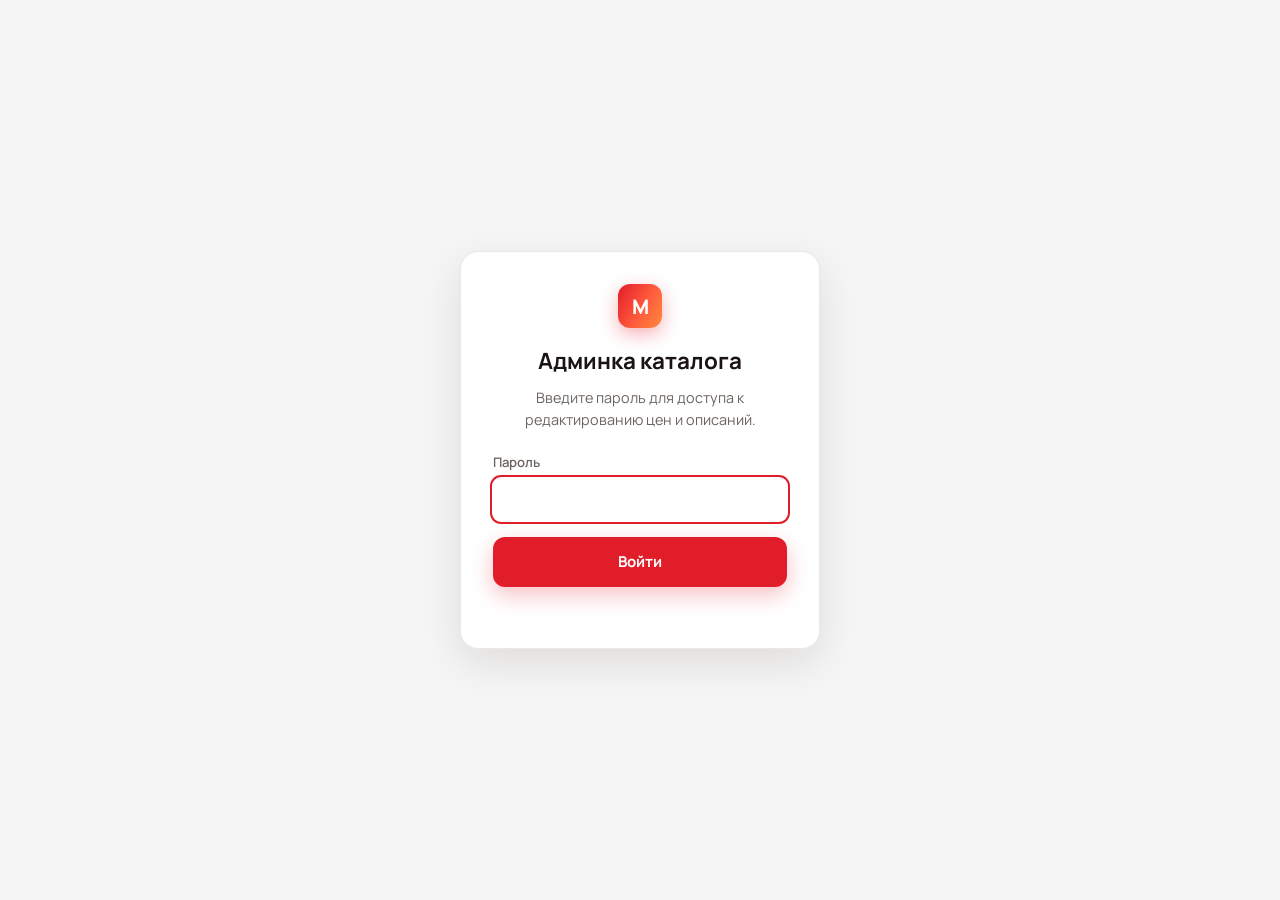
==== commit 83576604: "Главный блок: светлый с фото товара вместо красного - Красный градиентный блок заменён на тёплый све" ====
--- a/admin.html
+++ b/admin.html
@@ -8,7 +8,7 @@
   <link rel="preconnect" href="https://fonts.googleapis.com" />
   <link rel="preconnect" href="https://fonts.gstatic.com" crossorigin />
   <link href="https://fonts.googleapis.com/css2?family=Manrope:ital,wght@0,400;0,500;0,600;0,700;1,600&display=swap" rel="stylesheet" />
-  <link rel="stylesheet" href="css/styles.css?v=2" />
+  <link rel="stylesheet" href="css/styles.css?v=3" />
   <link rel="stylesheet" href="css/admin.css" />
 </head>
 <body class="admin">
--- a/css/styles.css
+++ b/css/styles.css
@@ -111,51 +111,59 @@
 }
 
 /* ---------- Hero ---------- */
+/* Главный блок: светлый, с фото товара — без «красного квадрата» */
 .hero {
   position: relative;
-  margin: 1rem 4vw 0;
-  padding: clamp(2.5rem, 6vw, 5rem) clamp(1.5rem, 5vw, 4.5rem);
+  margin: 1.25rem 4vw 0;
+  padding: clamp(1.75rem, 4vw, 3.25rem) clamp(1.5rem, 4vw, 3.25rem);
   border-radius: 28px;
+  background: var(--bg-warm);
+  border: 1px solid var(--line);
+  color: var(--ink);
+  display: grid;
+  gap: 2rem;
+  align-items: center;
+  overflow: hidden;
+}
+@media (min-width: 900px) {
+  .hero { grid-template-columns: 1.05fr 1fr; gap: 3rem; }
+}
+.hero-inner { max-width: 620px; }
+.hero-eyebrow {
+  margin: 0 0 0.85rem; font-size: 0.72rem; font-weight: 800;
+  text-transform: uppercase; letter-spacing: 0.17em; color: var(--accent);
+}
+.hero h1 {
+  margin: 0 0 0.9rem;
+  font-size: clamp(1.9rem, 4vw, 2.9rem);
+  font-weight: 800; line-height: 1.08; letter-spacing: -0.03em;
+}
+.hero-accent {
   background: var(--grad);
-  color: #fff;
-  overflow: hidden;
-  isolation: isolate;
-}
-.hero::before {
-  content: ""; position: absolute; inset: 0; z-index: -1;
-  background:
-    radial-gradient(700px 320px at 92% -10%, rgba(255, 255, 255, 0.28), transparent 60%),
-    radial-gradient(500px 300px at 8% 120%, rgba(255, 210, 120, 0.35), transparent 60%);
-}
-.hero-inner { max-width: 660px; }
-.hero-eyebrow {
-  margin: 0 0 0.9rem; font-size: 0.74rem; font-weight: 700;
-  text-transform: uppercase; letter-spacing: 0.16em;
-  color: rgba(255, 255, 255, 0.9);
-}
-.hero h1 {
-  margin: 0 0 1rem;
-  font-size: clamp(2rem, 5vw, 3.4rem);
-  font-weight: 800; line-height: 1.08; letter-spacing: -0.03em;
-}
-.hero-accent {
-  display: inline-block;
-  background: rgba(255, 255, 255, 0.22);
-  padding: 0 0.35em; border-radius: 10px;
+  -webkit-background-clip: text; background-clip: text;
+  -webkit-text-fill-color: transparent; color: var(--accent);
 }
 .hero-sub {
-  margin: 0 0 1.75rem; max-width: 540px;
-  font-size: clamp(0.98rem, 1.5vw, 1.12rem);
-  color: rgba(255, 255, 255, 0.94);
-}
-.hero-cta { display: flex; flex-wrap: wrap; gap: 0.75rem; margin-bottom: 2rem; }
-.hero-badges {
+  margin: 0 0 1.6rem; max-width: 46ch;
+  font-size: clamp(0.95rem, 1.4vw, 1.05rem); color: var(--muted);
+}
+.hero-cta { display: flex; flex-wrap: wrap; gap: 0.65rem; margin-bottom: 1.75rem; }
+.hero-stats {
   list-style: none; margin: 0; padding: 0;
-  display: flex; flex-wrap: wrap; gap: 1.2rem;
-  font-size: 0.9rem; font-weight: 600;
-}
-.hero-badges li { display: flex; align-items: center; gap: 0.45rem; }
-.hero-badge-ic { font-size: 1.1rem; }
+  display: flex; flex-wrap: wrap; gap: 1.75rem;
+  font-size: 0.85rem; color: var(--muted);
+}
+.hero-stats b {
+  display: block; font-size: 1.05rem; font-weight: 800; color: var(--ink);
+  letter-spacing: -0.01em;
+}
+.hero-shot {
+  background: #fff; border-radius: 20px; padding: 0.9rem;
+  box-shadow: var(--shadow); border: 1px solid var(--line);
+}
+.hero-shot img {
+  width: 100%; height: auto; display: block; border-radius: 12px;
+}
 
 /* ---------- Buttons ---------- */
 .btn-primary {
@@ -172,12 +180,12 @@
 .btn-outline {
   font: inherit; font-weight: 700; border-radius: 14px;
   padding: 0.95rem 1.75rem; font-size: 1.02rem;
-  background: rgba(255, 255, 255, 0.14); color: #fff;
-  border: 1.5px solid rgba(255, 255, 255, 0.6);
+  background: #fff; color: var(--ink);
+  border: 1.5px solid var(--line);
   cursor: pointer; text-decoration: none; display: inline-flex; align-items: center;
-  transition: background 0.2s, transform 0.15s;
-}
-.btn-outline:hover { background: rgba(255, 255, 255, 0.26); transform: translateY(-2px); }
+  transition: border-color 0.2s, color 0.2s, transform 0.15s;
+}
+.btn-outline:hover { border-color: var(--accent); color: var(--accent); transform: translateY(-2px); }
 
 /* ---------- Main / toolbar ---------- */
 main { padding: 2.5rem 4vw 4rem; }
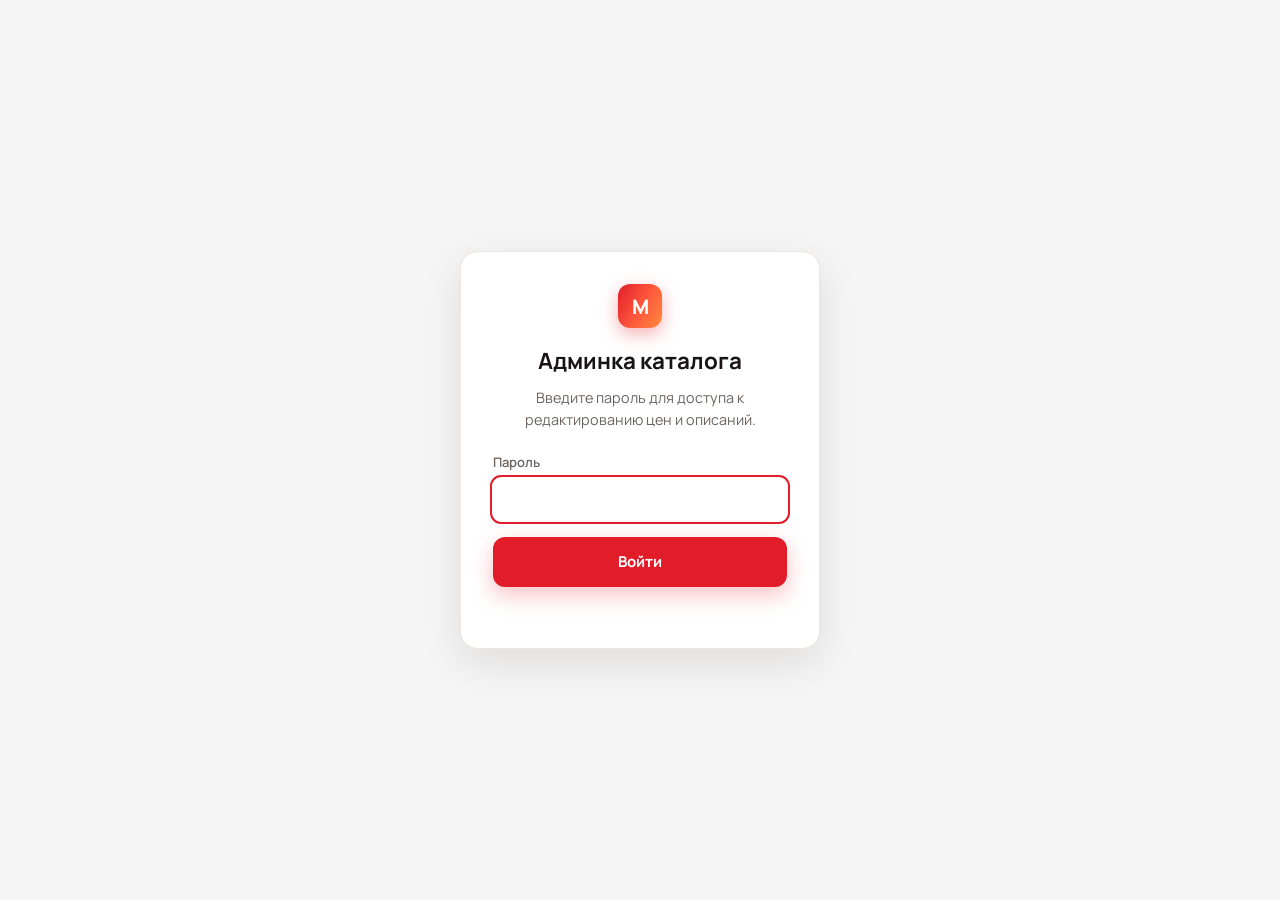
==== commit 01a74c71: "Шапка: поддержка логотипа-картинки из img/logo.png Если файл есть — он показывается вместо текстовог" ====
--- a/admin.html
+++ b/admin.html
@@ -8,7 +8,7 @@
   <link rel="preconnect" href="https://fonts.googleapis.com" />
   <link rel="preconnect" href="https://fonts.gstatic.com" crossorigin />
   <link href="https://fonts.googleapis.com/css2?family=Manrope:ital,wght@0,400;0,500;0,600;0,700;1,600&display=swap" rel="stylesheet" />
-  <link rel="stylesheet" href="css/styles.css?v=3" />
+  <link rel="stylesheet" href="css/styles.css?v=5" />
   <link rel="stylesheet" href="css/admin.css" />
 </head>
 <body class="admin">
@@ -31,8 +31,13 @@
   <div class="admin-app" id="admin-app" hidden>
     <header class="admin-header">
       <div class="brand">
-        <span class="brand-word">Milana<span class="brand-dot">.</span></span>
-        <span class="brand-sub">Админка каталога</span>
+        <img class="brand-logo" src="img/logo.png" alt="Milana Group"
+             onload="this.closest('.brand').classList.add('brand--img')"
+             onerror="this.remove()" />
+        <span class="brand-fallback">
+          <span class="brand-word">Milana<span class="brand-dot">.</span></span>
+          <span class="brand-sub">Админка каталога</span>
+        </span>
       </div>
       <div class="admin-header-actions">
         <a class="btn-ghost" href="index.html" target="_blank" rel="noopener">Открыть сайт ↗</a>
--- a/css/styles.css
+++ b/css/styles.css
@@ -148,22 +148,36 @@
   font-size: clamp(0.95rem, 1.4vw, 1.05rem); color: var(--muted);
 }
 .hero-cta { display: flex; flex-wrap: wrap; gap: 0.65rem; margin-bottom: 1.75rem; }
-.hero-stats {
-  list-style: none; margin: 0; padding: 0;
-  display: flex; flex-wrap: wrap; gap: 1.75rem;
-  font-size: 0.85rem; color: var(--muted);
-}
-.hero-stats b {
-  display: block; font-size: 1.05rem; font-weight: 800; color: var(--ink);
-  letter-spacing: -0.01em;
-}
-.hero-shot {
-  background: #fff; border-radius: 20px; padding: 0.9rem;
-  box-shadow: var(--shadow); border: 1px solid var(--line);
-}
-.hero-shot img {
-  width: 100%; height: auto; display: block; border-radius: 12px;
-}
+.hero-sub b { color: var(--ink); font-weight: 800; }
+
+/* Плитки категорий — кликабельные, ведут в отфильтрованный каталог */
+.hero-tiles {
+  display: grid;
+  grid-template-columns: 1fr 1fr;
+  gap: 0.85rem;
+}
+.hero-tile {
+  font: inherit; color: inherit; text-align: left; cursor: pointer;
+  display: flex; flex-direction: column;
+  min-height: 170px; padding: 0.85rem 0.95rem 0.5rem;
+  background: #fff; border: 1px solid var(--line); border-radius: 18px;
+  box-shadow: 0 6px 18px rgba(40, 18, 12, 0.05);
+  transition: transform 0.2s, box-shadow 0.2s, border-color 0.2s;
+  overflow: hidden;
+}
+.hero-tile:hover {
+  transform: translateY(-4px);
+  box-shadow: var(--shadow);
+  border-color: rgba(225, 29, 42, 0.3);
+}
+.hero-tile:focus-visible { outline: 3px solid var(--accent); outline-offset: 2px; }
+.hero-tile-head b { display: block; font-size: 1rem; font-weight: 800; }
+.hero-tile-head span { font-size: 0.78rem; color: var(--muted); }
+.hero-tile img {
+  width: 100%; margin-top: auto; display: block;
+  transition: transform 0.35s ease;
+}
+.hero-tile:hover img { transform: scale(1.06); }
 
 /* ---------- Buttons ---------- */
 .btn-primary {
@@ -422,3 +436,9 @@
 @media (max-width: 330px) {
   .catalog-grid { grid-template-columns: 1fr; }
 }
+
+/* Логотип-картинка из img/logo.png. Пока файла нет — показывается текстовый вариант. */
+.brand-logo { display: none; height: 46px; width: auto; }
+.brand--img .brand-logo { display: block; }
+.brand--img .brand-fallback { display: none; }
+@media (max-width: 640px) { .brand-logo { height: 38px; } }
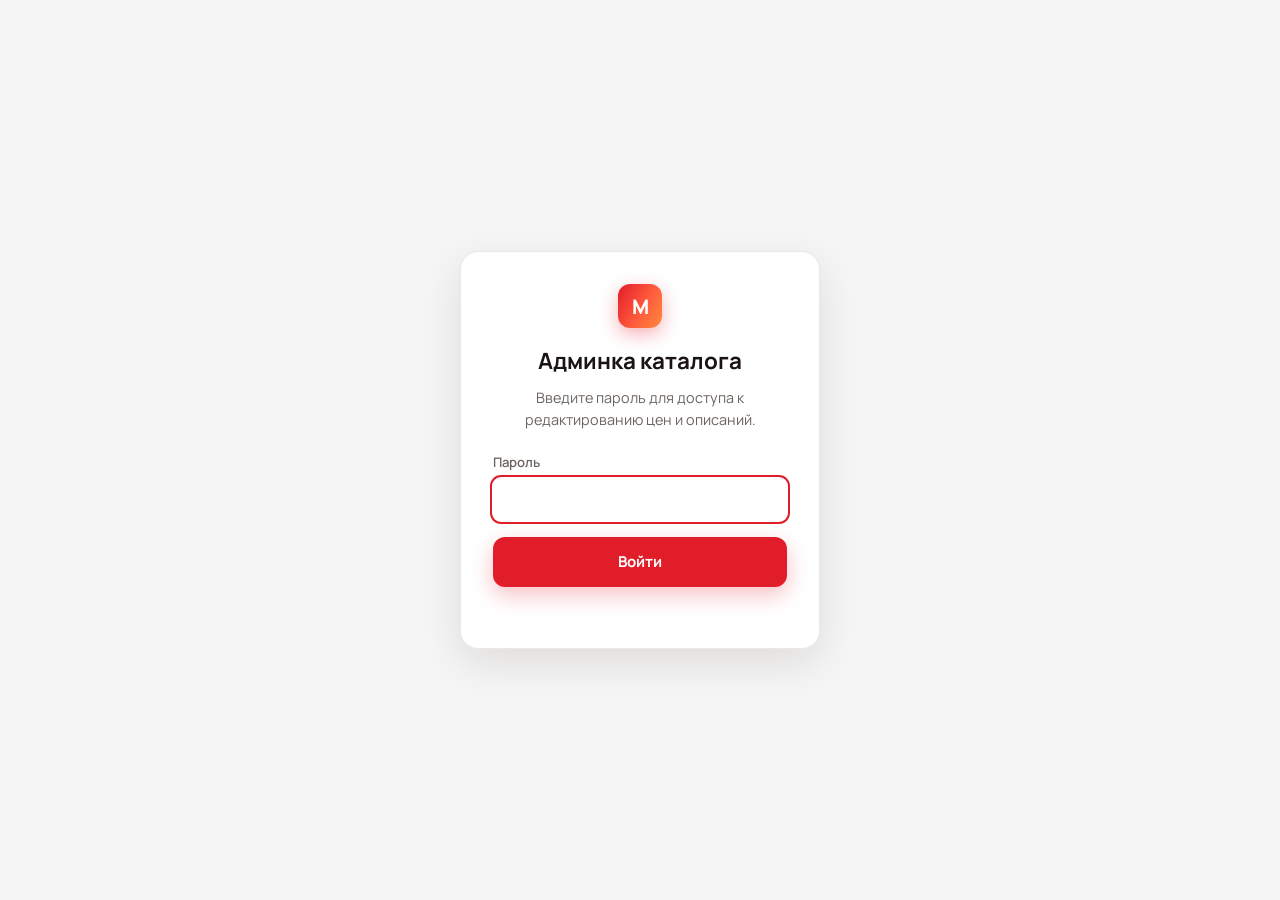
==== commit 794ee293: "Добавлен фирменный логотип Milana Group - Слева в шапке: фирменный знак (кресло) + «MILANA GROUP / М" ====
--- a/admin.html
+++ b/admin.html
@@ -8,8 +8,11 @@
   <link rel="preconnect" href="https://fonts.googleapis.com" />
   <link rel="preconnect" href="https://fonts.gstatic.com" crossorigin />
   <link href="https://fonts.googleapis.com/css2?family=Manrope:ital,wght@0,400;0,500;0,600;0,700;1,600&display=swap" rel="stylesheet" />
-  <link rel="stylesheet" href="css/styles.css?v=5" />
+  <link rel="stylesheet" href="css/styles.css?v=8" />
   <link rel="stylesheet" href="css/admin.css" />
+  <link rel="icon" type="image/png" sizes="32x32" href="img/favicon-32.png" />
+  <link rel="icon" type="image/png" sizes="192x192" href="img/favicon-192.png" />
+  <link rel="apple-touch-icon" href="img/apple-touch-icon.png" />
 </head>
 <body class="admin">
   <!-- Ввод пароля -->
@@ -31,11 +34,9 @@
   <div class="admin-app" id="admin-app" hidden>
     <header class="admin-header">
       <div class="brand">
-        <img class="brand-logo" src="img/logo.png" alt="Milana Group"
-             onload="this.closest('.brand').classList.add('brand--img')"
-             onerror="this.remove()" />
-        <span class="brand-fallback">
-          <span class="brand-word">Milana<span class="brand-dot">.</span></span>
+        <img class="brand-mark" src="img/logo-mark.png" alt="" onerror="this.remove()" />
+        <span class="brand-text">
+          <span class="brand-name"><b>MILANA</b> GROUP</span>
           <span class="brand-sub">Админка каталога</span>
         </span>
       </div>
--- a/css/styles.css
+++ b/css/styles.css
@@ -46,32 +46,26 @@
   backdrop-filter: saturate(180%) blur(14px);
   border-bottom: 1px solid var(--line);
 }
-/* Логотип-леттеринг: без плашки, в стиле заголовков печатного каталога */
+/* Логотип: фирменный знак + название */
 .brand {
   display: inline-flex;
-  flex-direction: column;
-  gap: 0;
+  flex-direction: row;
+  align-items: center;
+  gap: 0.6rem;
   text-decoration: none;
   color: inherit;
 }
-.brand-word {
-  font-style: italic;
-  font-weight: 800;
-  font-size: 1.65rem;
-  line-height: 1;
-  letter-spacing: -0.025em;
-  padding-bottom: 5px;
-  border-bottom: 3px solid transparent;
-  border-image: var(--grad) 1;
-}
-.brand-dot { color: var(--accent); }
+.brand-mark { height: 44px; width: auto; display: block; }
+.brand-text { display: flex; flex-direction: column; }
+.brand-name {
+  font-size: 1.06rem; font-weight: 800; letter-spacing: 0.01em; line-height: 1.1;
+  color: var(--ink);
+}
+.brand-name b { color: var(--accent); font-weight: 800; }
 .brand-sub {
-  margin-top: 5px;
-  font-size: 0.63rem;
-  font-weight: 600;
-  letter-spacing: 0.2em;
-  text-transform: uppercase;
-  color: var(--muted);
+  margin-top: 2px;
+  font-size: 0.62rem; font-weight: 600;
+  letter-spacing: 0.16em; text-transform: uppercase; color: var(--muted);
 }
 
 .logo { display: flex; align-items: center; gap: 0.7rem; }
@@ -437,8 +431,13 @@
   .catalog-grid { grid-template-columns: 1fr; }
 }
 
-/* Логотип-картинка из img/logo.png. Пока файла нет — показывается текстовый вариант. */
-.brand-logo { display: none; height: 46px; width: auto; }
-.brand--img .brand-logo { display: block; }
-.brand--img .brand-fallback { display: none; }
-@media (max-width: 640px) { .brand-logo { height: 38px; } }
+
+/* Логотип в правом верхнем углу (появляется, когда есть img/logo.png) */
+.logo-corner { height: 42px; width: auto; display: block; margin-left: 0.35rem; }
+@media (max-width: 720px) { .logo-corner { display: none; } }
+
+@media (max-width: 640px) {
+  .brand-mark { height: 36px; }
+  .brand-name { font-size: 0.95rem; }
+  .brand-sub { font-size: 0.55rem; letter-spacing: 0.12em; }
+}
